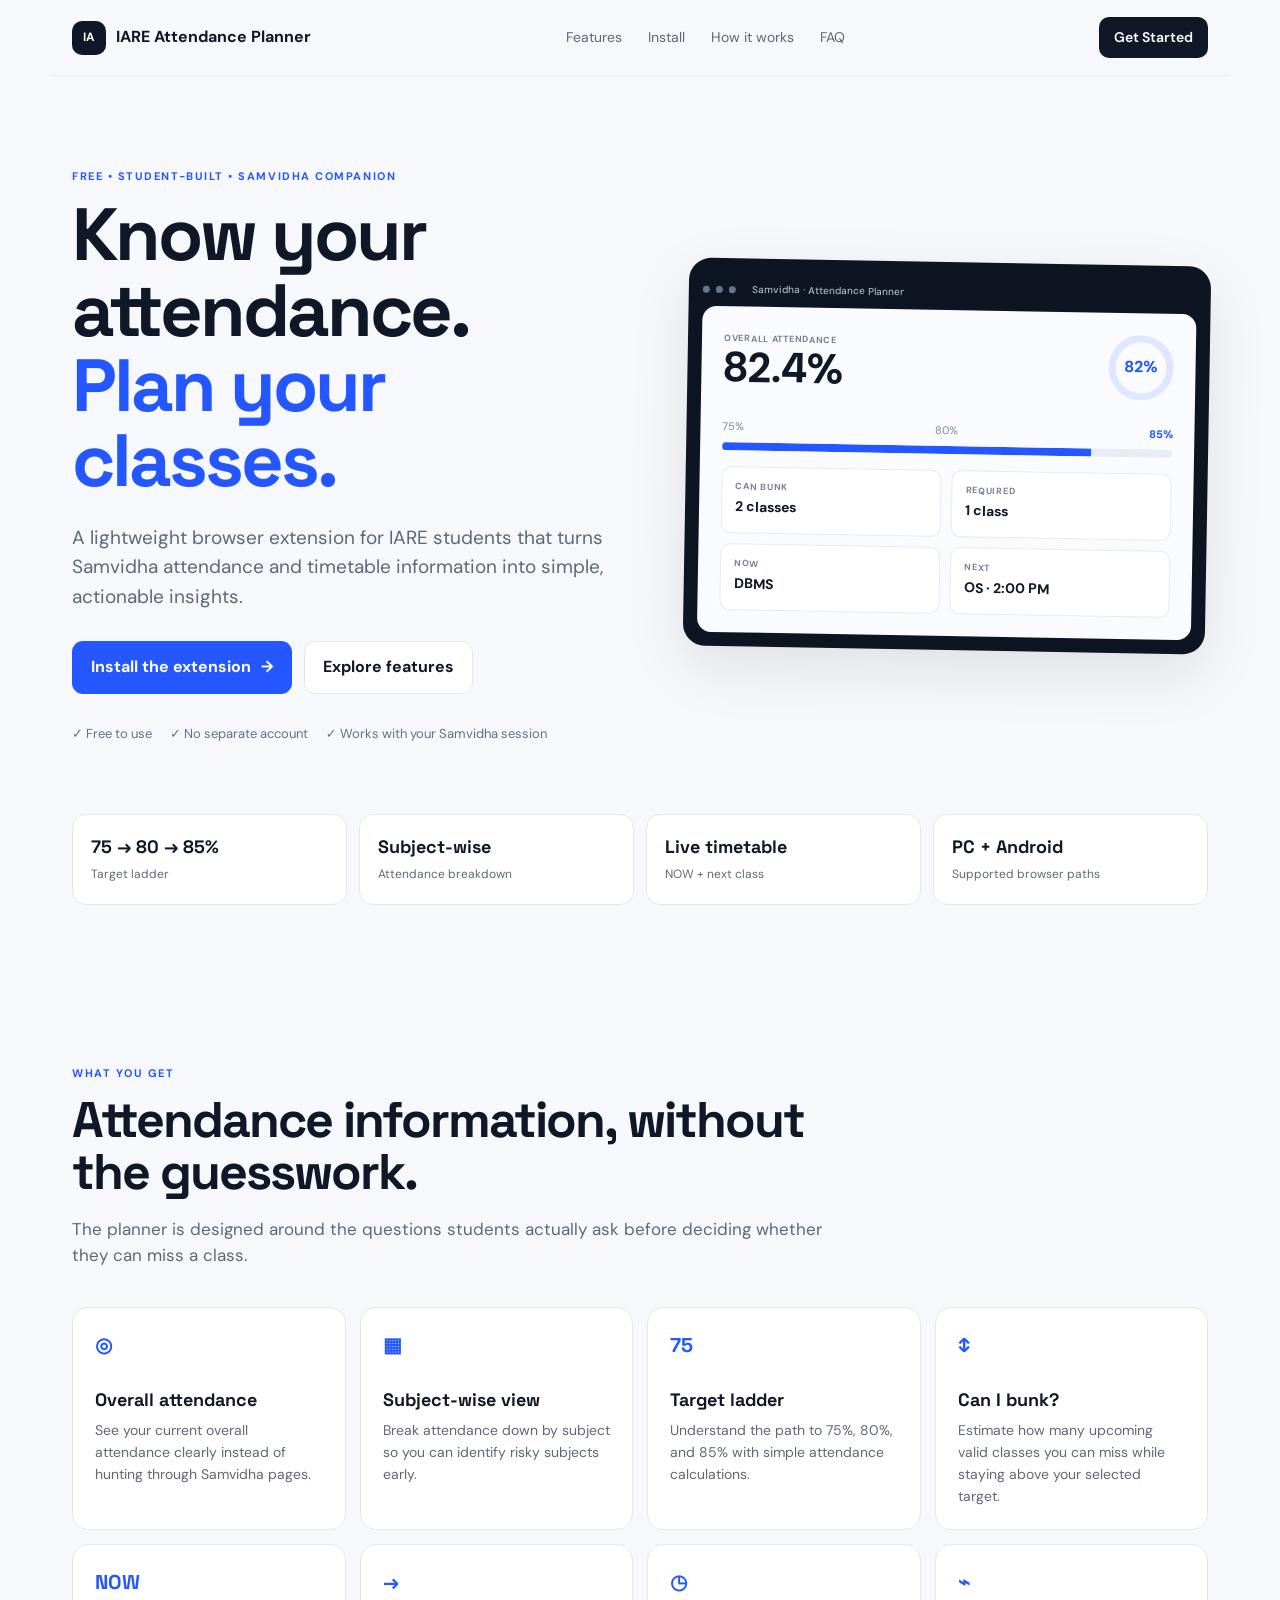
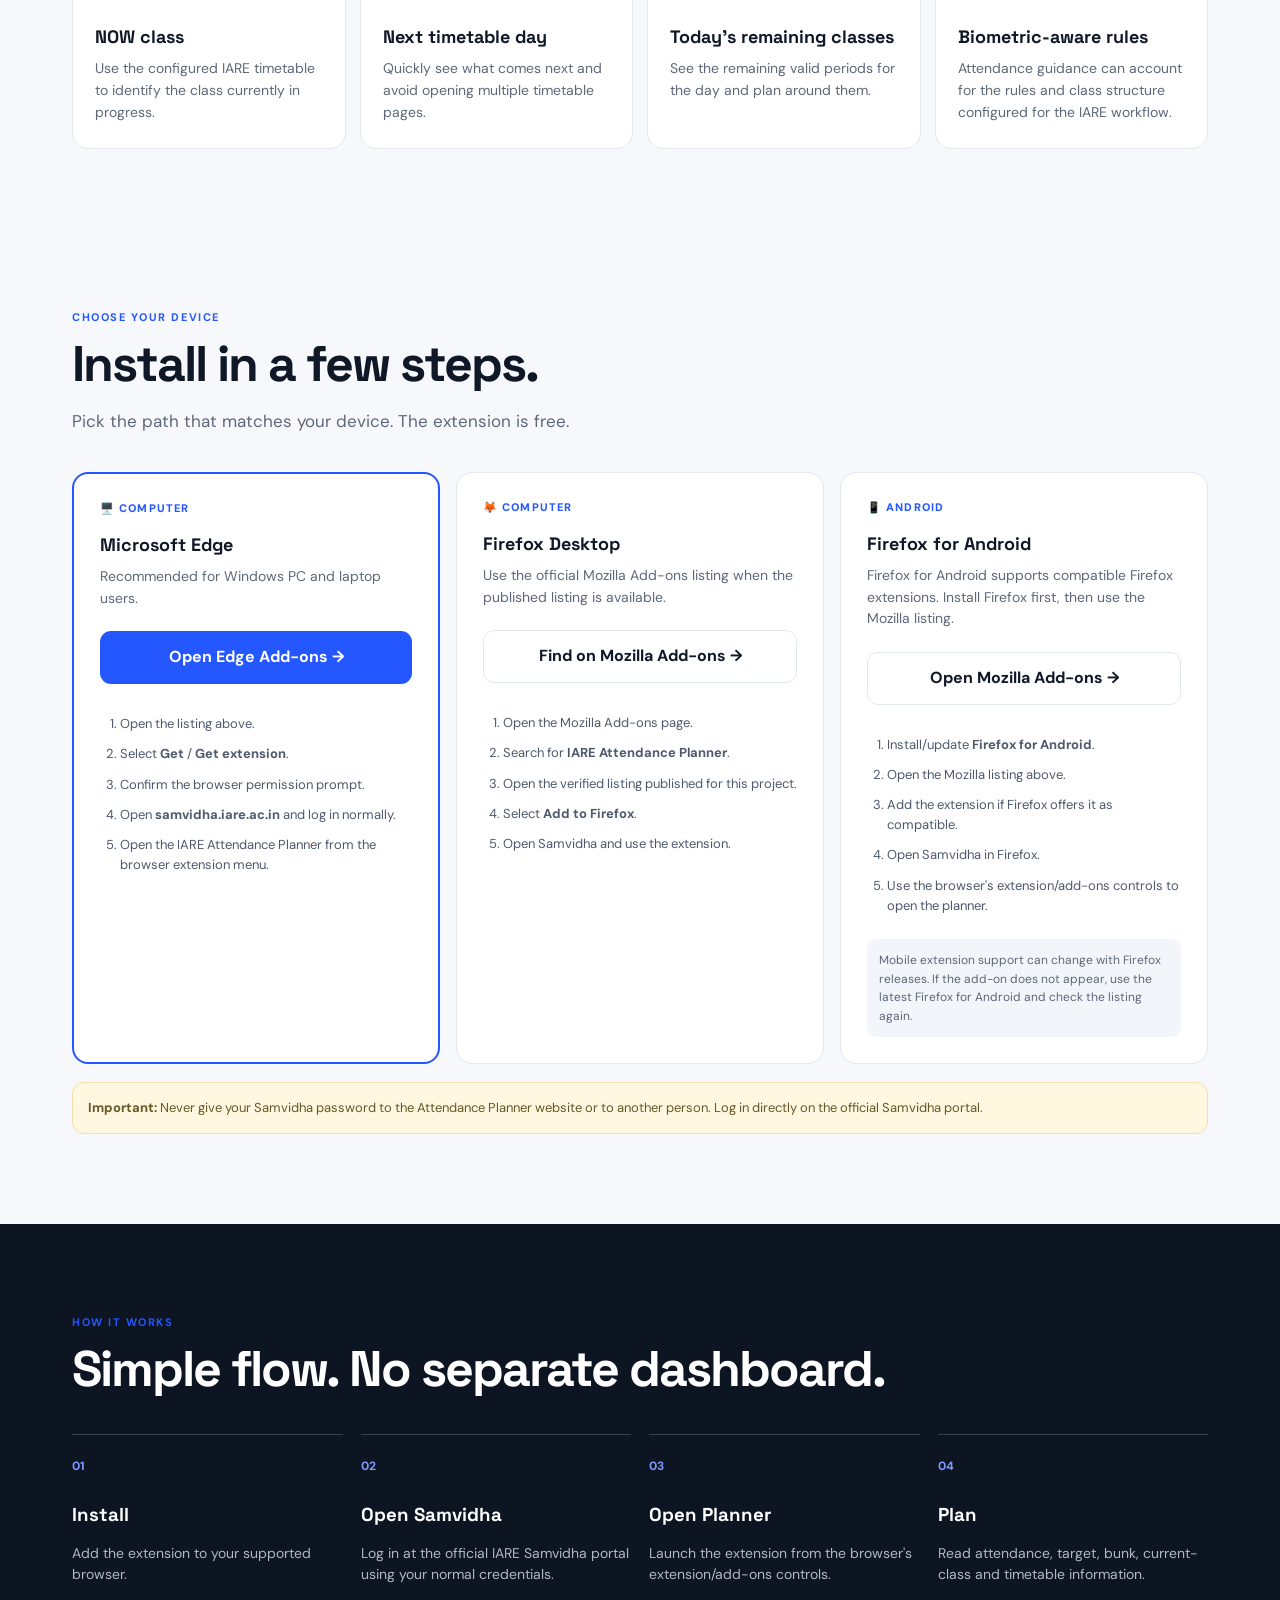
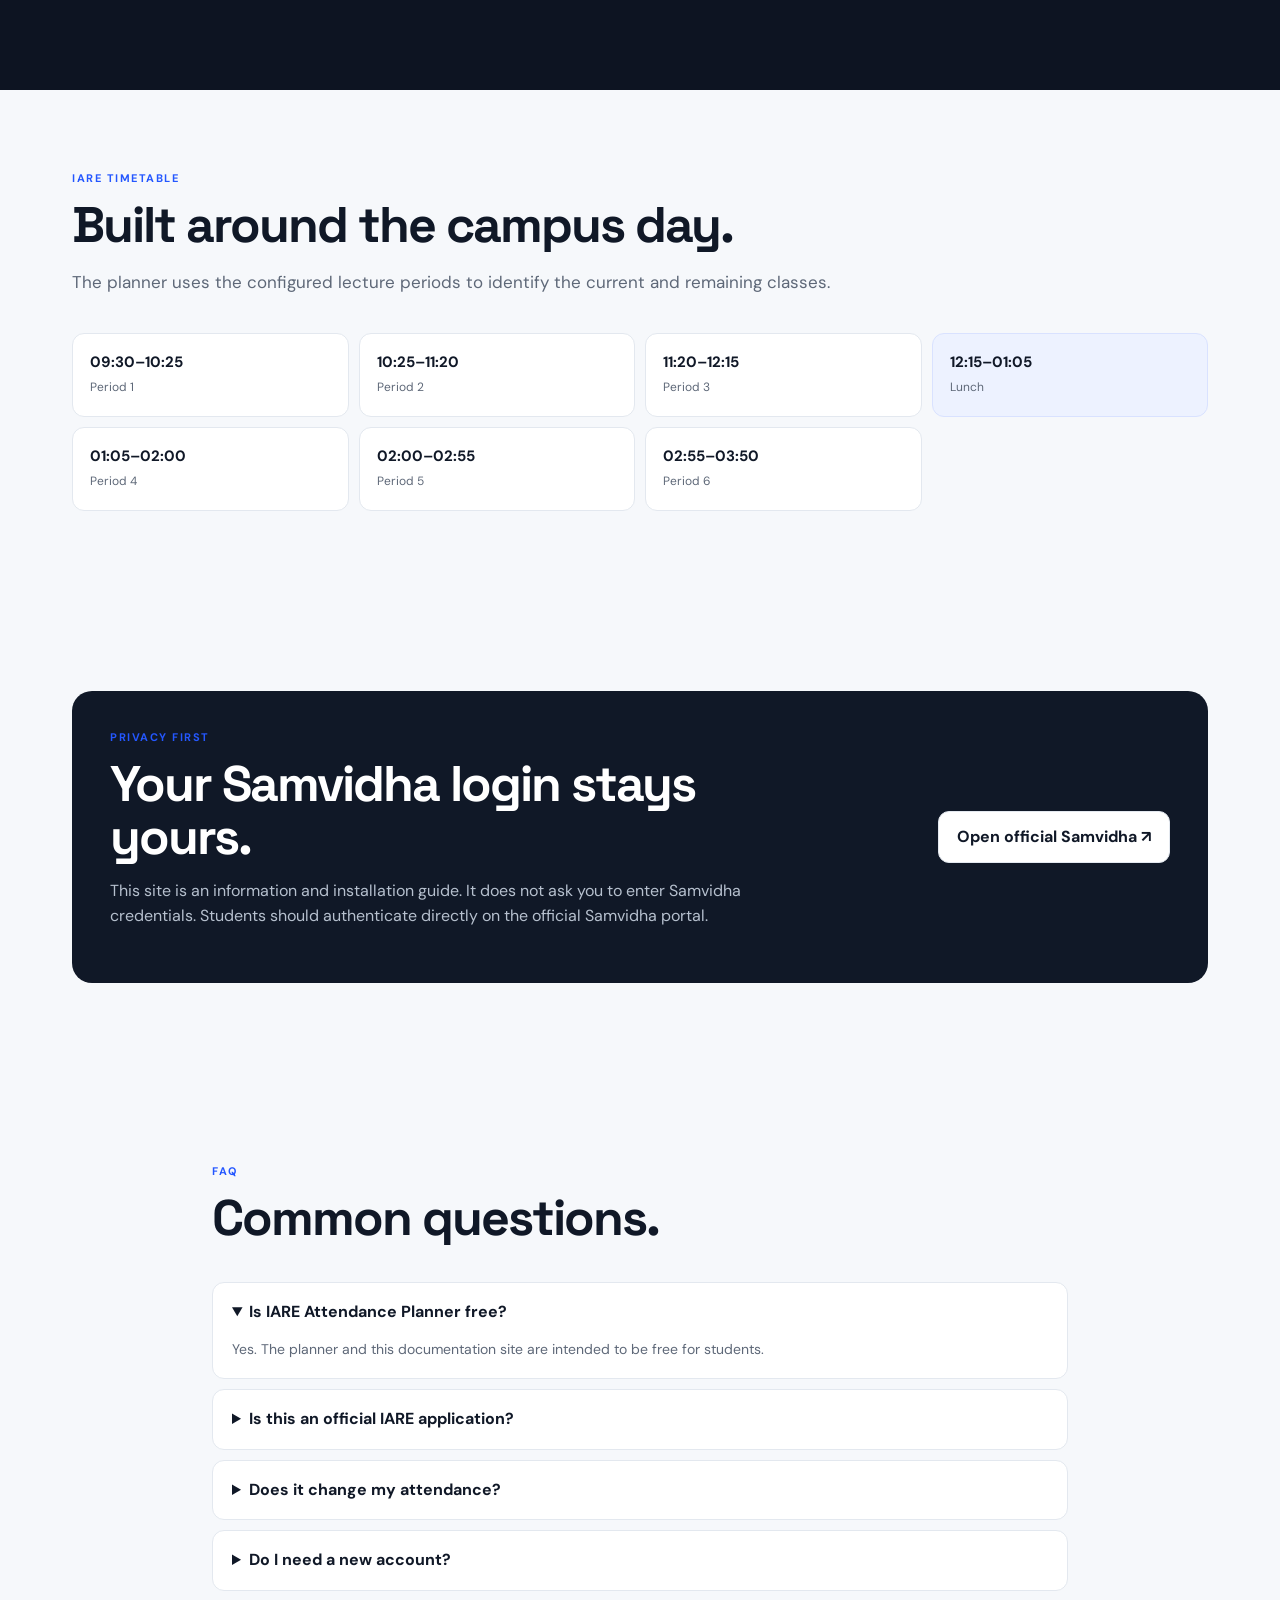
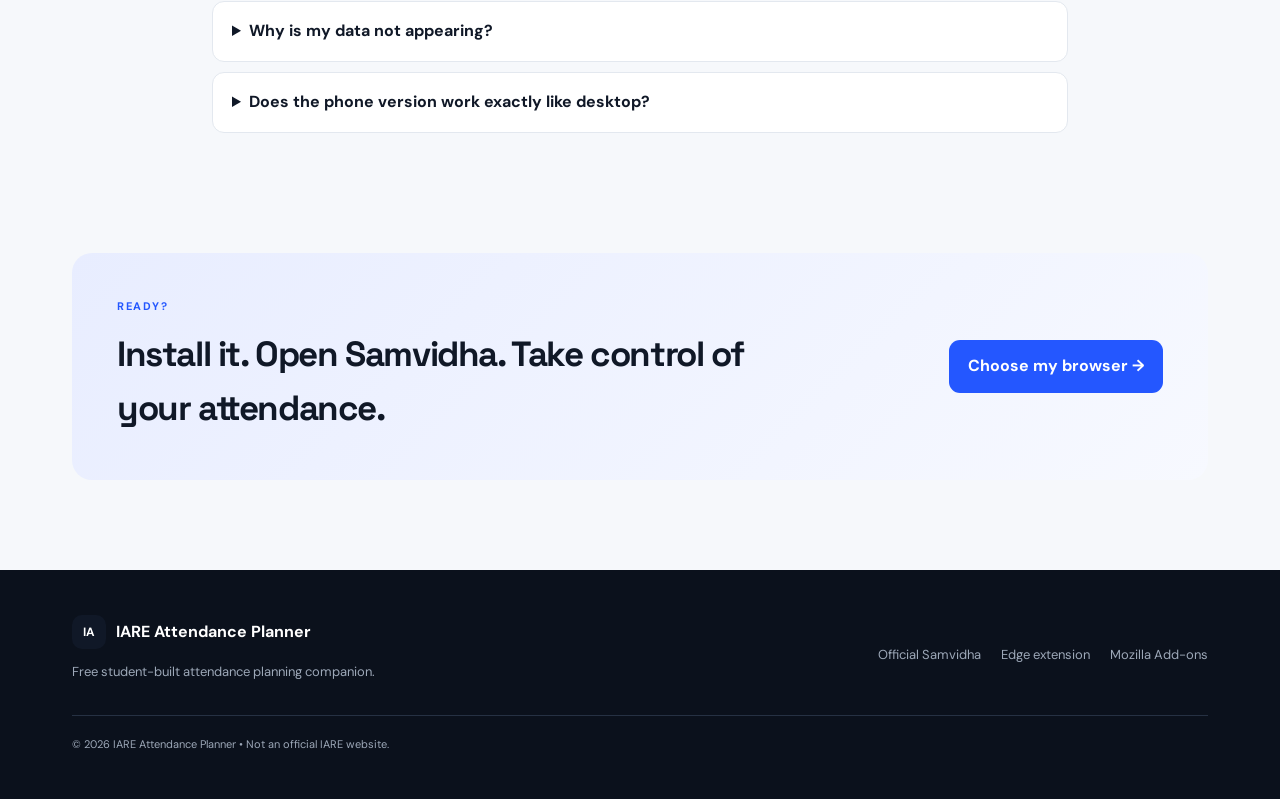
==== index.html @ d76428ac "Initial IARE Attendance Planner website" ====
<!doctype html>
<html lang="en">
<head>
<meta charset="utf-8">
<meta name="viewport" content="width=device-width,initial-scale=1">
<meta name="description" content="IARE Attendance Planner — a free browser extension that helps IARE students understand attendance, targets, classes they can bunk, and timetable status.">
<title>IARE Attendance Planner</title>
<link rel="icon" href="assets/favicon.svg" type="image/svg+xml">
<link rel="stylesheet" href="styles.css">
</head>
<body>
<header class="nav">
  <a class="brand" href="#top"><span class="brand-mark">IA</span><span>IARE Attendance Planner</span></a>
  <nav>
    <a href="#features">Features</a><a href="#install">Install</a><a href="#how">How it works</a><a href="#faq">FAQ</a>
  </nav>
  <a class="nav-cta" href="#install">Get Started</a>
</header>

<main id="top">
<section class="hero">
  <div class="hero-copy">
    <div class="eyebrow">FREE • STUDENT-BUILT • SAMVIDHA COMPANION</div>
    <h1>Know your attendance.<br><span>Plan your classes.</span></h1>
    <p class="lead">A lightweight browser extension for IARE students that turns Samvidha attendance and timetable information into simple, actionable insights.</p>
    <div class="hero-actions">
      <a class="button primary" href="#install">Install the extension <span>→</span></a>
      <a class="button secondary" href="#features">Explore features</a>
    </div>
    <div class="trust-row"><span>✓ Free to use</span><span>✓ No separate account</span><span>✓ Works with your Samvidha session</span></div>
  </div>
  <div class="hero-card">
    <div class="browser-bar"><span></span><span></span><span></span><b>Samvidha · Attendance Planner</b></div>
    <div class="mock-panel">
      <div class="mock-top"><div><small>OVERALL ATTENDANCE</small><strong>82.4%</strong></div><div class="ring">82%</div></div>
      <div class="target"><span>75%</span><span>80%</span><span class="active">85%</span></div>
      <div class="progress"><i></i></div>
      <div class="mock-grid">
        <div><small>CAN BUNK</small><b>2 classes</b></div>
        <div><small>REQUIRED</small><b>1 class</b></div>
        <div><small>NOW</small><b>DBMS</b></div>
        <div><small>NEXT</small><b>OS · 2:00 PM</b></div>
      </div>
    </div>
  </div>
</section>

<section class="stats">
  <div><strong>75 → 80 → 85%</strong><span>Target ladder</span></div>
  <div><strong>Subject-wise</strong><span>Attendance breakdown</span></div>
  <div><strong>Live timetable</strong><span>NOW + next class</span></div>
  <div><strong>PC + Android</strong><span>Supported browser paths</span></div>
</section>

<section id="features" class="section">
  <div class="section-head"><div class="eyebrow">WHAT YOU GET</div><h2>Attendance information, without the guesswork.</h2><p>The planner is designed around the questions students actually ask before deciding whether they can miss a class.</p></div>
  <div class="feature-grid">
    <article><div class="icon">◎</div><h3>Overall attendance</h3><p>See your current overall attendance clearly instead of hunting through Samvidha pages.</p></article>
    <article><div class="icon">▦</div><h3>Subject-wise view</h3><p>Break attendance down by subject so you can identify risky subjects early.</p></article>
    <article><div class="icon">75</div><h3>Target ladder</h3><p>Understand the path to 75%, 80%, and 85% with simple attendance calculations.</p></article>
    <article><div class="icon">↕</div><h3>Can I bunk?</h3><p>Estimate how many upcoming valid classes you can miss while staying above your selected target.</p></article>
    <article><div class="icon">NOW</div><h3>NOW class</h3><p>Use the configured IARE timetable to identify the class currently in progress.</p></article>
    <article><div class="icon">→</div><h3>Next timetable day</h3><p>Quickly see what comes next and avoid opening multiple timetable pages.</p></article>
    <article><div class="icon">◷</div><h3>Today's remaining classes</h3><p>See the remaining valid periods for the day and plan around them.</p></article>
    <article><div class="icon">⌁</div><h3>Biometric-aware rules</h3><p>Attendance guidance can account for the rules and class structure configured for the IARE workflow.</p></article>
  </div>
</section>

<section id="install" class="section install-section">
  <div class="section-head"><div class="eyebrow">CHOOSE YOUR DEVICE</div><h2>Install in a few steps.</h2><p>Pick the path that matches your device. The extension is free.</p></div>
  <div class="install-grid">
    <article class="install-card featured">
      <div class="platform">🖥️ COMPUTER</div><h3>Microsoft Edge</h3><p>Recommended for Windows PC and laptop users.</p>
      <a class="button primary full" href="https://microsoftedge.microsoft.com/addons/detail/okibjmapijbcdlapgineeeleeklnceoh" target="_blank" rel="noopener">Open Edge Add-ons →</a>
      <ol><li>Open the listing above.</li><li>Select <b>Get</b> / <b>Get extension</b>.</li><li>Confirm the browser permission prompt.</li><li>Open <b>samvidha.iare.ac.in</b> and log in normally.</li><li>Open the IARE Attendance Planner from the browser extension menu.</li></ol>
    </article>
    <article class="install-card">
      <div class="platform">🦊 COMPUTER</div><h3>Firefox Desktop</h3><p>Use the official Mozilla Add-ons listing when the published listing is available.</p>
      <a class="button secondary full" href="https://addons.mozilla.org/en-US/firefox/search/?q=IARE%20Attendance%20Planner" target="_blank" rel="noopener">Find on Mozilla Add-ons →</a>
      <ol><li>Open the Mozilla Add-ons page.</li><li>Search for <b>IARE Attendance Planner</b>.</li><li>Open the verified listing published for this project.</li><li>Select <b>Add to Firefox</b>.</li><li>Open Samvidha and use the extension.</li></ol>
    </article>
    <article class="install-card">
      <div class="platform">📱 ANDROID</div><h3>Firefox for Android</h3><p>Firefox for Android supports compatible Firefox extensions. Install Firefox first, then use the Mozilla listing.</p>
      <a class="button secondary full" href="https://addons.mozilla.org/en-US/firefox/search/?q=IARE%20Attendance%20Planner" target="_blank" rel="noopener">Open Mozilla Add-ons →</a>
      <ol><li>Install/update <b>Firefox for Android</b>.</li><li>Open the Mozilla listing above.</li><li>Add the extension if Firefox offers it as compatible.</li><li>Open Samvidha in Firefox.</li><li>Use the browser's extension/add-ons controls to open the planner.</li></ol>
      <div class="note">Mobile extension support can change with Firefox releases. If the add-on does not appear, use the latest Firefox for Android and check the listing again.</div>
    </article>
  </div>
  <div class="warning"><b>Important:</b> Never give your Samvidha password to the Attendance Planner website or to another person. Log in directly on the official Samvidha portal.</div>
</section>

<section id="how" class="section dark-section">
  <div class="section-head"><div class="eyebrow">HOW IT WORKS</div><h2>Simple flow. No separate dashboard.</h2></div>
  <div class="steps">
    <div><b>01</b><h3>Install</h3><p>Add the extension to your supported browser.</p></div>
    <div><b>02</b><h3>Open Samvidha</h3><p>Log in at the official IARE Samvidha portal using your normal credentials.</p></div>
    <div><b>03</b><h3>Open Planner</h3><p>Launch the extension from the browser's extension/add-ons controls.</p></div>
    <div><b>04</b><h3>Plan</h3><p>Read attendance, target, bunk, current-class and timetable information.</p></div>
  </div>
</section>

<section class="section timetable">
  <div class="section-head"><div class="eyebrow">IARE TIMETABLE</div><h2>Built around the campus day.</h2><p>The planner uses the configured lecture periods to identify the current and remaining classes.</p></div>
  <div class="time-grid">
    <div><b>09:30–10:25</b><span>Period 1</span></div><div><b>10:25–11:20</b><span>Period 2</span></div><div><b>11:20–12:15</b><span>Period 3</span></div>
    <div class="lunch"><b>12:15–01:05</b><span>Lunch</span></div><div><b>01:05–02:00</b><span>Period 4</span></div><div><b>02:00–02:55</b><span>Period 5</span></div><div><b>02:55–03:50</b><span>Period 6</span></div>
  </div>
</section>

<section class="section privacy">
  <div class="privacy-box">
    <div><div class="eyebrow">PRIVACY FIRST</div><h2>Your Samvidha login stays yours.</h2><p>This site is an information and installation guide. It does not ask you to enter Samvidha credentials. Students should authenticate directly on the official Samvidha portal.</p></div>
    <a class="button secondary" href="https://samvidha.iare.ac.in/" target="_blank" rel="noopener">Open official Samvidha ↗</a>
  </div>
</section>

<section id="faq" class="section faq">
  <div class="section-head"><div class="eyebrow">FAQ</div><h2>Common questions.</h2></div>
  <details open><summary>Is IARE Attendance Planner free?</summary><p>Yes. The planner and this documentation site are intended to be free for students.</p></details>
  <details><summary>Is this an official IARE application?</summary><p>No. It is a student-built browser extension and is not presented as an official IARE product. Samvidha itself is the IARE campus management portal.</p></details>
  <details><summary>Does it change my attendance?</summary><p>No. The planner is for viewing and calculating attendance-related information. It does not provide a mechanism to edit or fabricate official attendance.</p></details>
  <details><summary>Do I need a new account?</summary><p>No separate Attendance Planner account is intended. Use your normal Samvidha session.</p></details>
  <details><summary>Why is my data not appearing?</summary><p>First confirm that you are logged into Samvidha, that you are using a supported browser, and that the extension is enabled. Refresh the Samvidha page after installation.</p></details>
  <details><summary>Does the phone version work exactly like desktop?</summary><p>The mobile experience depends on Firefox for Android's current extension support and the extension's mobile UI. Keep Firefox updated and use the mobile-specific instructions above.</p></details>
</section>

<section class="final-cta">
  <div><div class="eyebrow">READY?</div><h2>Install it. Open Samvidha. Take control of your attendance.</h2></div>
  <a class="button primary" href="#install">Choose my browser →</a>
</section>
</main>

<footer>
  <div><div class="brand"><span class="brand-mark">IA</span><span>IARE Attendance Planner</span></div><p>Free student-built attendance planning companion.</p></div>
  <div class="footer-links"><a href="https://samvidha.iare.ac.in/" target="_blank">Official Samvidha</a><a href="https://microsoftedge.microsoft.com/addons/detail/okibjmapijbcdlapgineeeleeklnceoh" target="_blank">Edge extension</a><a href="https://addons.mozilla.org/en-US/firefox/search/?q=IARE%20Attendance%20Planner" target="_blank">Mozilla Add-ons</a></div>
  <small>© 2026 IARE Attendance Planner • Not an official IARE website.</small>
</footer>
<script src="script.js"></script>
</body>
</html>
---- styles.css ----
@import url('https://fonts.googleapis.com/css2?family=DM+Sans:wght@400;500;600;700&family=Space+Grotesk:wght@500;600;700&display=swap');
:root{--bg:#f6f8fb;--ink:#101827;--muted:#5e6878;--line:#e3e8ef;--card:#fff;--blue:#2457ff;--blue2:#5b7cff;--dark:#0d1422;--green:#1c9b67;--shadow:0 20px 60px rgba(16,24,39,.10)}
*{box-sizing:border-box}html{scroll-behavior:smooth}body{margin:0;background:var(--bg);color:var(--ink);font-family:"DM Sans",system-ui,sans-serif;line-height:1.55}a{color:inherit;text-decoration:none}.nav{height:76px;display:flex;align-items:center;justify-content:space-between;max-width:1180px;margin:auto;padding:0 22px;position:sticky;top:0;background:rgba(246,248,251,.88);backdrop-filter:blur(16px);z-index:20;border-bottom:1px solid rgba(227,232,239,.65)}.brand{display:flex;gap:10px;align-items:center;font-weight:700}.brand-mark{width:34px;height:34px;display:grid;place-items:center;background:var(--ink);color:#fff;border-radius:10px;font-size:12px}.nav nav{display:flex;gap:26px;font-size:14px;color:var(--muted)}.nav nav a:hover{color:var(--ink)}.nav-cta{background:var(--ink);color:#fff;border-radius:10px;padding:10px 15px;font-weight:600;font-size:14px}.hero{max-width:1180px;margin:auto;padding:92px 22px 70px;display:grid;grid-template-columns:1.02fr .98fr;gap:70px;align-items:center}.eyebrow{font-size:11px;letter-spacing:.14em;font-weight:700;color:var(--blue);margin-bottom:12px}.hero h1,h2{font-family:"Space Grotesk",sans-serif;letter-spacing:-.04em}.hero h1{font-size:clamp(44px,6vw,74px);line-height:1.02;margin:0 0 24px}.hero h1 span{color:var(--blue)}.lead{font-size:19px;color:var(--muted);max-width:650px}.hero-actions{display:flex;gap:12px;margin:30px 0}.button{display:inline-flex;justify-content:center;align-items:center;gap:10px;padding:13px 18px;border-radius:11px;font-weight:700;border:1px solid transparent}.primary{background:var(--blue);color:#fff}.primary:hover{filter:brightness(.94)}.secondary{background:#fff;color:var(--ink);border-color:var(--line)}.privacy-box .secondary{color:var(--ink);background:#fff}.secondary:hover{border-color:#b9c4d4}.trust-row{display:flex;gap:18px;flex-wrap:wrap;color:#667184;font-size:13px}.hero-card{background:var(--dark);padding:14px;border-radius:22px;box-shadow:var(--shadow);transform:rotate(1deg)}.browser-bar{height:34px;display:flex;align-items:center;gap:6px;color:#aeb8c8;font-size:10px}.browser-bar span{width:7px;height:7px;border-radius:50%;background:#687487}.browser-bar b{margin-left:10px;font-weight:500}.mock-panel{background:#f9fbff;border-radius:14px;padding:22px}.mock-top{display:flex;justify-content:space-between;align-items:center}.mock-top small,.mock-grid small{display:block;color:#778296;font-size:9px;font-weight:700;letter-spacing:.08em}.mock-top strong{font-size:42px;line-height:1}.ring{width:65px;height:65px;border-radius:50%;display:grid;place-items:center;border:7px solid #dfe6ff;color:var(--blue);font-weight:800}.target{display:flex;justify-content:space-between;margin:25px 0 7px;font-size:11px;color:#7c8798}.target .active{color:var(--blue);font-weight:800}.progress{height:8px;background:#e8edf5;border-radius:99px;overflow:hidden}.progress i{display:block;height:100%;width:82%;background:var(--blue)}.mock-grid{display:grid;grid-template-columns:1fr 1fr;gap:10px;margin-top:16px}.mock-grid div{background:#fff;border:1px solid #e6ebf2;padding:13px;border-radius:10px}.mock-grid b{font-size:14px}.stats{max-width:1180px;margin:0 auto 70px;padding:0 22px;display:grid;grid-template-columns:repeat(4,1fr);gap:12px}.stats div{background:#fff;border:1px solid var(--line);border-radius:14px;padding:18px}.stats strong{display:block;font-family:"Space Grotesk";font-size:18px}.stats span{color:var(--muted);font-size:12px}.section{max-width:1180px;margin:auto;padding:90px 22px}.section-head{max-width:760px;margin-bottom:38px}.section h2{font-size:clamp(32px,4vw,50px);line-height:1.05;margin:0 0 14px}.section-head p{color:var(--muted);font-size:17px}.feature-grid{display:grid;grid-template-columns:repeat(4,1fr);gap:14px}.feature-grid article,.install-card{background:#fff;border:1px solid var(--line);border-radius:16px;padding:22px}.feature-grid article{min-height:205px}.icon{font-family:"Space Grotesk";font-weight:700;color:var(--blue);font-size:20px;margin-bottom:25px}.feature-grid h3,.install-card h3{margin:0 0 7px;font-family:"Space Grotesk";font-size:18px}.feature-grid p,.install-card p{color:var(--muted);font-size:14px;margin:0}.install-section{padding-top:70px}.install-grid{display:grid;grid-template-columns:repeat(3,1fr);gap:16px}.install-card{padding:26px}.install-card.featured{border:2px solid var(--blue)}.platform{font-size:11px;font-weight:800;letter-spacing:.1em;color:var(--blue);margin-bottom:14px}.full{width:100%;margin:22px 0 15px}.install-card ol{margin:10px 0 0;padding-left:20px;color:#4e596b;font-size:13px}.install-card li{padding:5px 0}.note{margin-top:18px;padding:12px;background:#f2f5fa;border-radius:10px;color:#5d6878;font-size:12px}.warning{margin-top:18px;background:#fff7df;border:1px solid #f0dfad;border-radius:12px;padding:15px;font-size:13px;color:#685727}.dark-section{max-width:none;background:var(--dark);color:#fff}.dark-section .section-head,.dark-section .steps{max-width:1136px;margin-left:auto;margin-right:auto}.dark-section .section-head p{color:#aeb8c8}.steps{display:grid;grid-template-columns:repeat(4,1fr);gap:18px}.steps div{border-top:1px solid #334054;padding-top:18px}.steps b{color:#7f9aff;font-size:12px}.steps h3{font-family:"Space Grotesk";margin:22px 0 6px}.steps p{color:#aeb8c8;font-size:14px}.timetable{padding-top:80px}.time-grid{display:grid;grid-template-columns:repeat(4,1fr);gap:10px}.time-grid div{background:#fff;border:1px solid var(--line);padding:17px;border-radius:12px}.time-grid b{display:block;font-size:15px}.time-grid span{color:var(--muted);font-size:12px}.time-grid .lunch{background:#edf2ff;border-color:#d9e2ff}.privacy-box{background:#101827;color:#fff;border-radius:20px;padding:38px;display:flex;justify-content:space-between;align-items:center;gap:30px}.privacy-box h2{max-width:650px;margin-bottom:10px}.privacy-box p{max-width:700px;color:#b6c0ce}.faq{max-width:900px}.faq details{background:#fff;border:1px solid var(--line);border-radius:12px;margin:10px 0;padding:17px 19px}.faq summary{font-weight:700;cursor:pointer}.faq p{color:var(--muted);font-size:14px;margin-bottom:0}.final-cta{max-width:1136px;margin:20px auto 90px;padding:45px;border-radius:20px;background:linear-gradient(135deg,#e8edff,#f7f9ff);display:flex;align-items:center;justify-content:space-between;gap:30px}.final-cta h2{font-size:35px;max-width:700px;margin:0}footer{background:#0b111c;color:#9da8b8;padding:45px max(22px,calc((100% - 1136px)/2));display:grid;grid-template-columns:1fr auto;gap:20px}footer .brand{color:#fff}footer p{font-size:13px}.footer-links{display:flex;gap:20px;align-items:center;font-size:13px}.footer-links a:hover{color:#fff}footer small{grid-column:1/-1;border-top:1px solid #263143;padding-top:20px;font-size:11px}@media(max-width:900px){.nav nav{display:none}.hero{grid-template-columns:1fr;padding-top:60px}.hero-card{max-width:650px}.stats,.feature-grid{grid-template-columns:repeat(2,1fr)}.install-grid{grid-template-columns:1fr}.steps{grid-template-columns:repeat(2,1fr)}.time-grid{grid-template-columns:repeat(2,1fr)}.privacy-box,.final-cta{display:block}.privacy-box .button,.final-cta .button{margin-top:20px}footer{grid-template-columns:1fr}.footer-links{flex-wrap:wrap}footer small{grid-column:auto}}@media(max-width:560px){.nav{height:64px}.nav-cta{display:none}.hero{padding:48px 18px 55px}.hero h1{font-size:45px}.lead{font-size:17px}.hero-actions{flex-direction:column}.button{width:100%}.stats,.feature-grid,.steps,.time-grid{grid-template-columns:1fr}.section{padding:65px 18px}.final-cta{margin:10px 18px 65px;padding:28px}.final-cta h2{font-size:28px}.privacy-box{padding:28px}.mock-top strong{font-size:34px}}

.text-link{display:inline-block;margin-top:18px;color:var(--blue);font-size:13px;font-weight:800}
.article{max-width:900px;margin:auto}
.article h2{font-size:34px;margin-top:45px}
.article h3{font-family:"Space Grotesk";font-size:21px;margin-top:30px}
.article p,.article li{color:#566173;font-size:16px}
.article li{margin:8px 0}
.callout{background:#eef3ff;border:1px solid #d7e1ff;border-radius:14px;padding:20px;margin:25px 0}
.callout strong{display:block;margin-bottom:6px}
.breadcrumb{font-size:13px;color:#748094;margin-bottom:30px}
.breadcrumb a{color:var(--blue)}
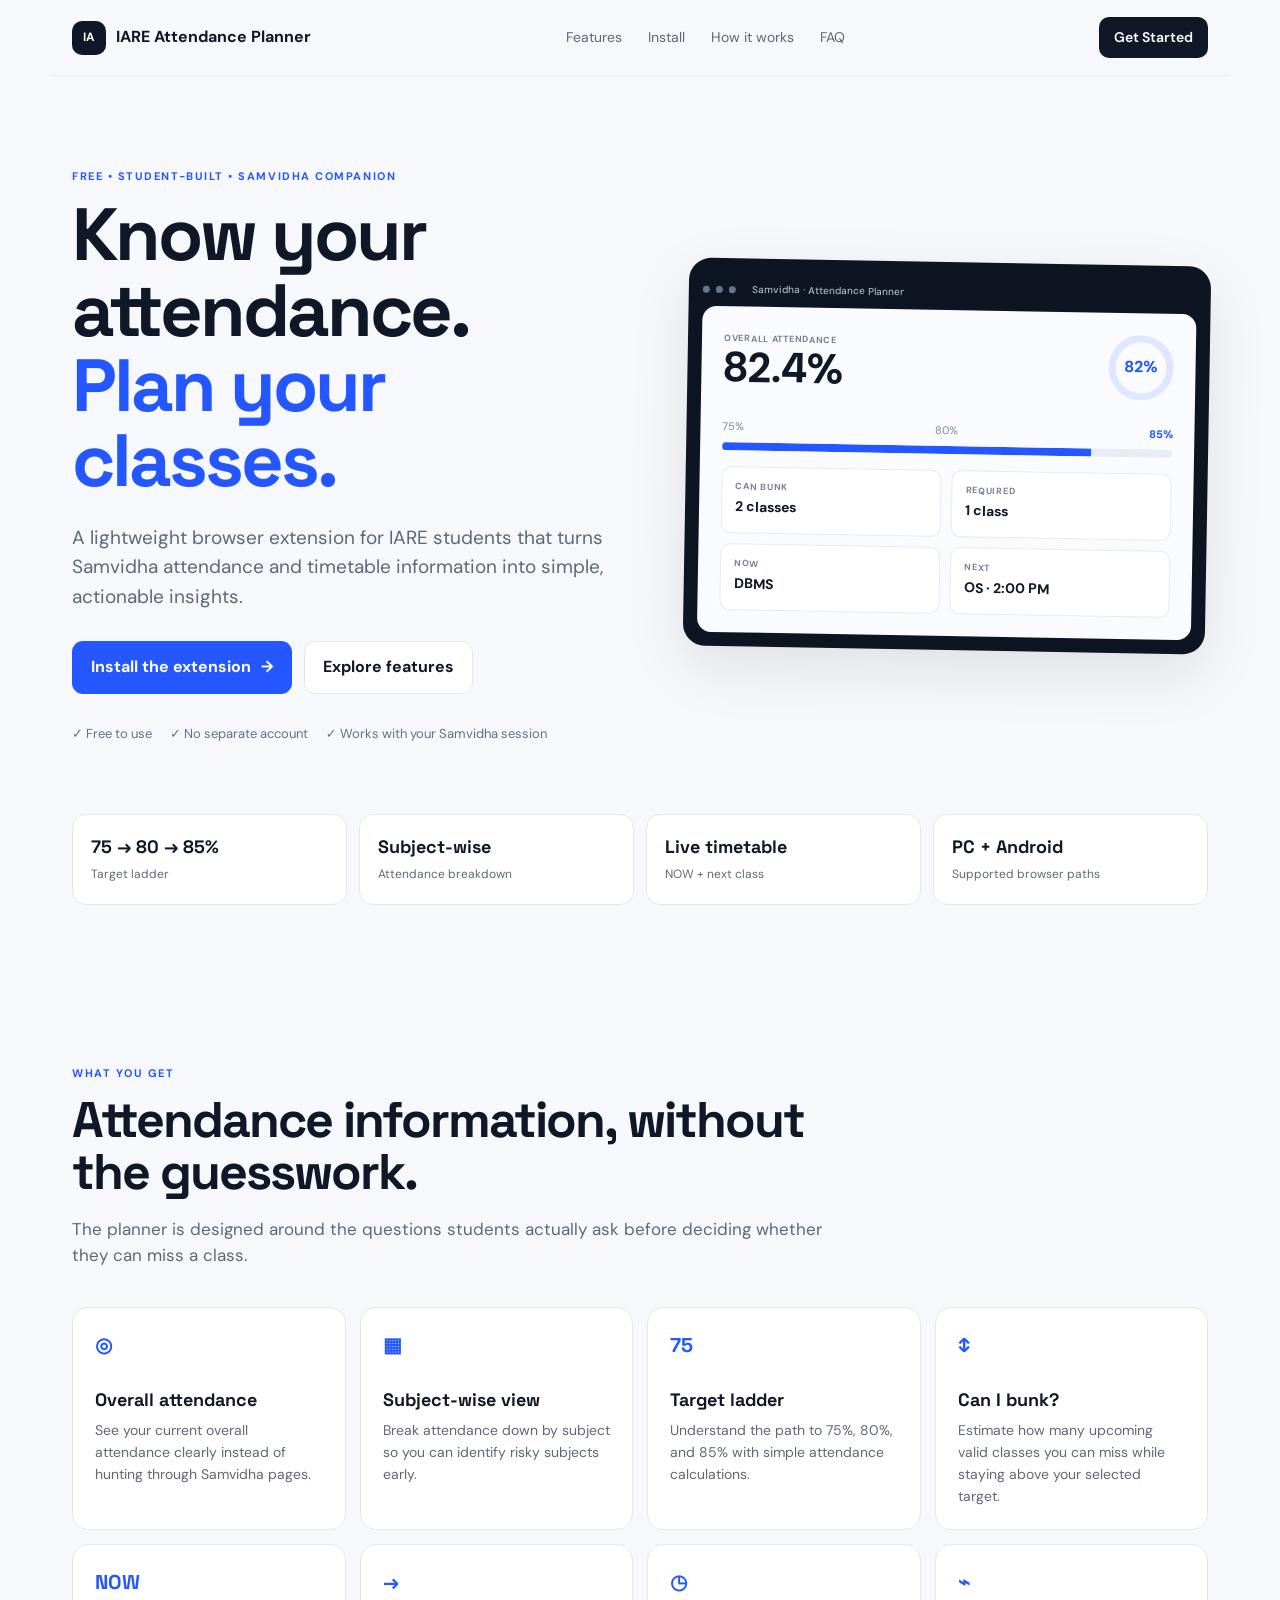
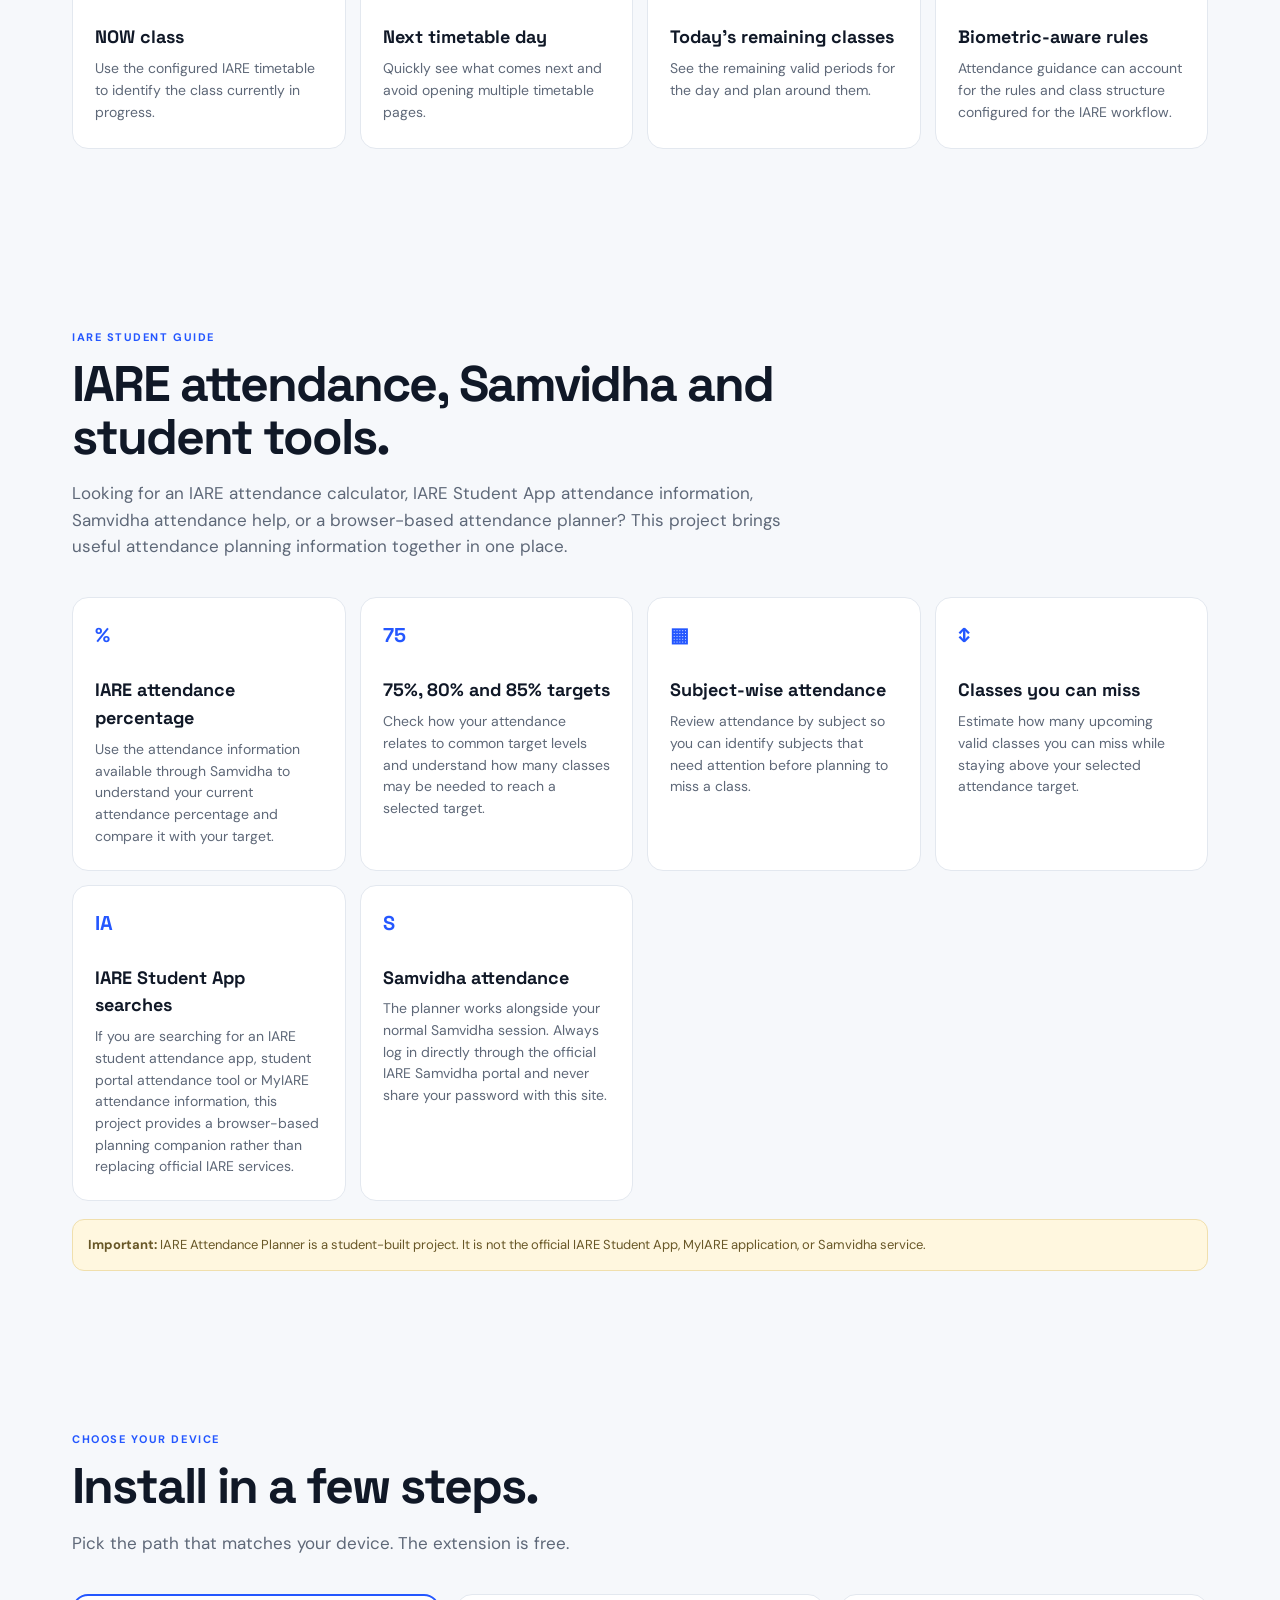
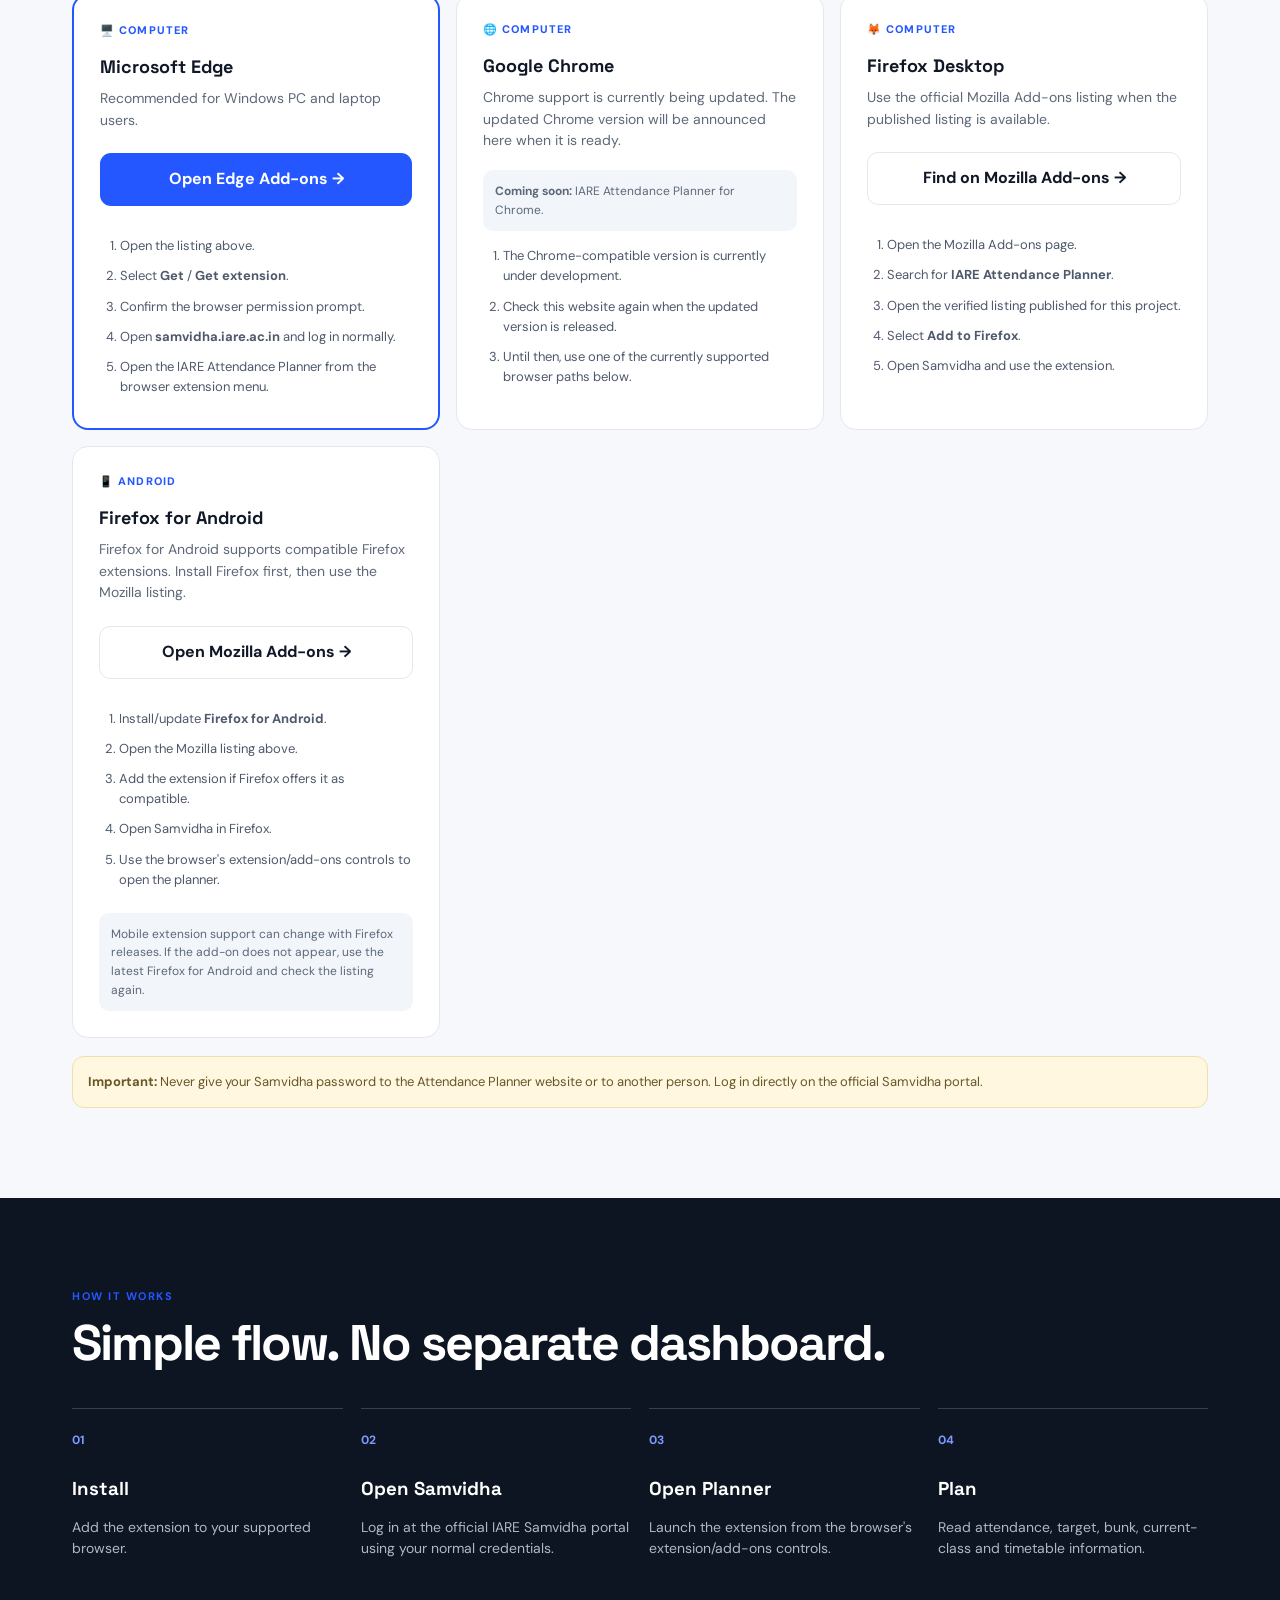
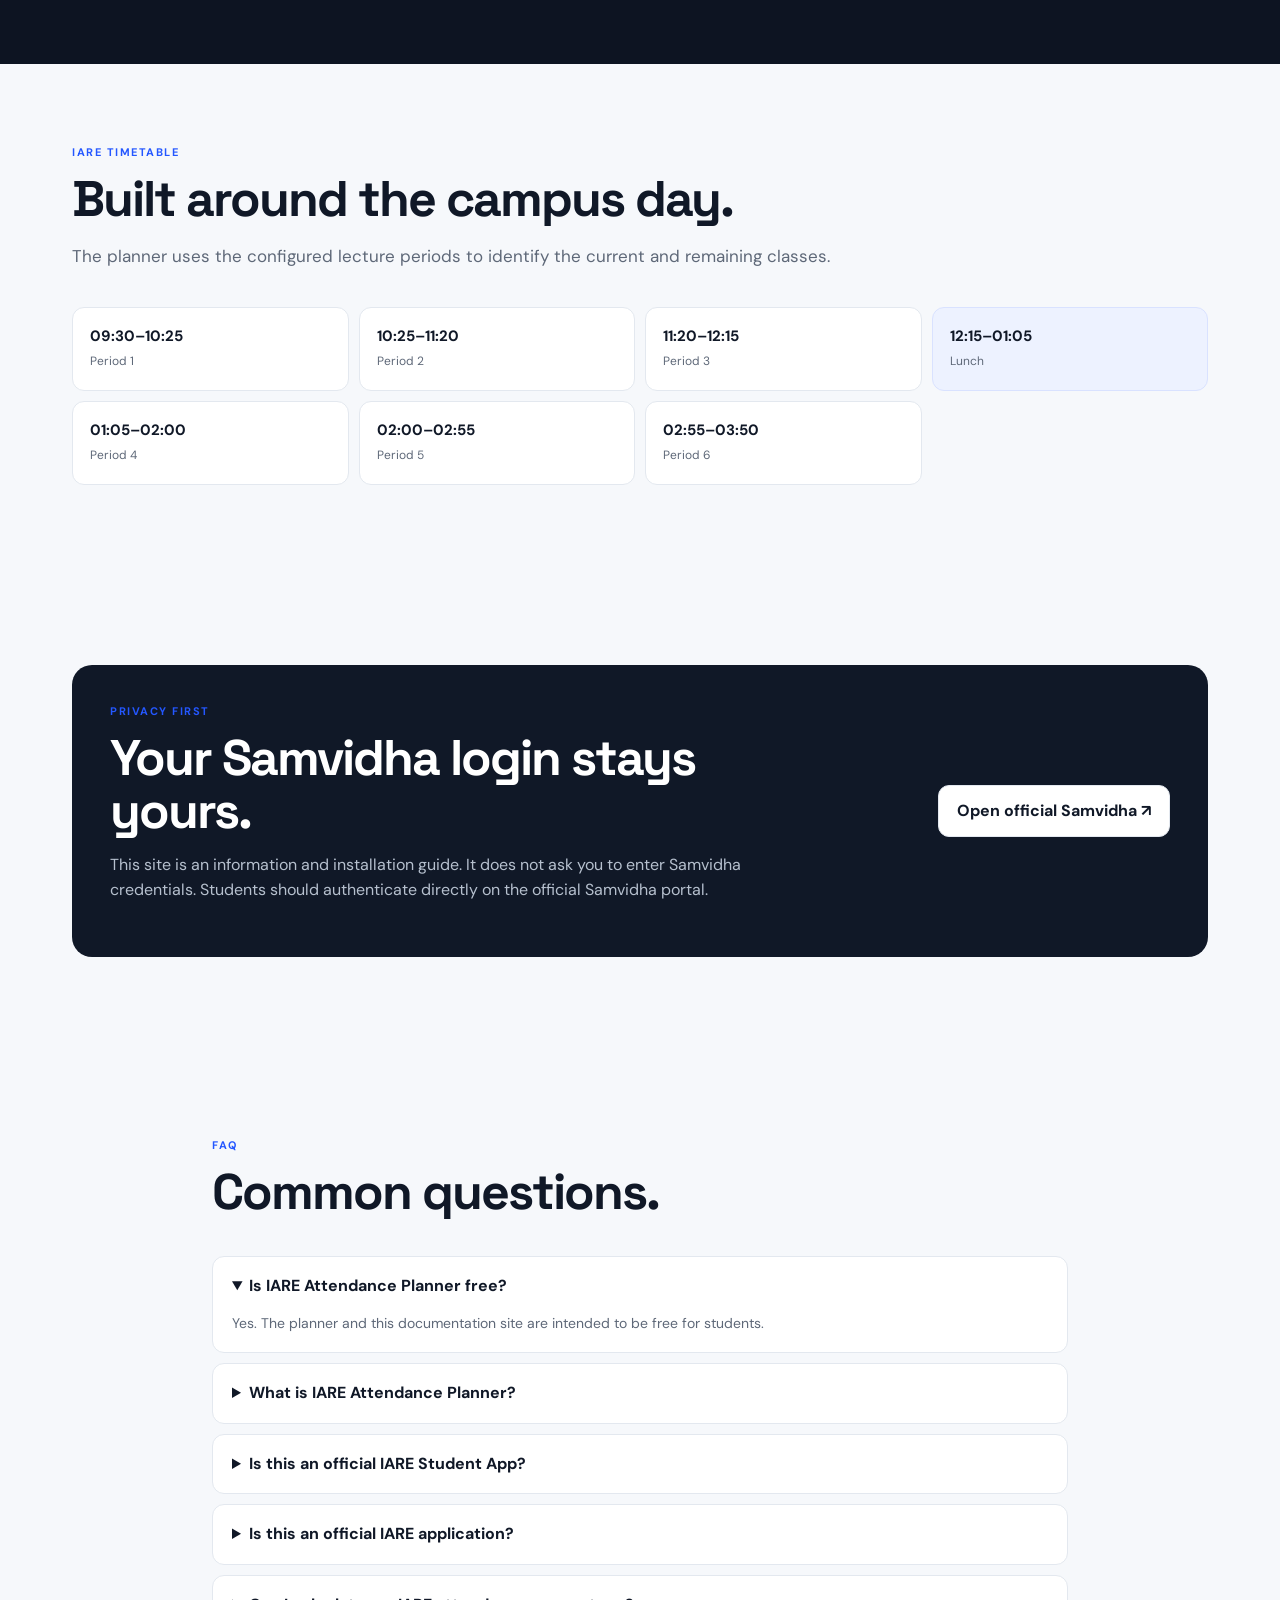
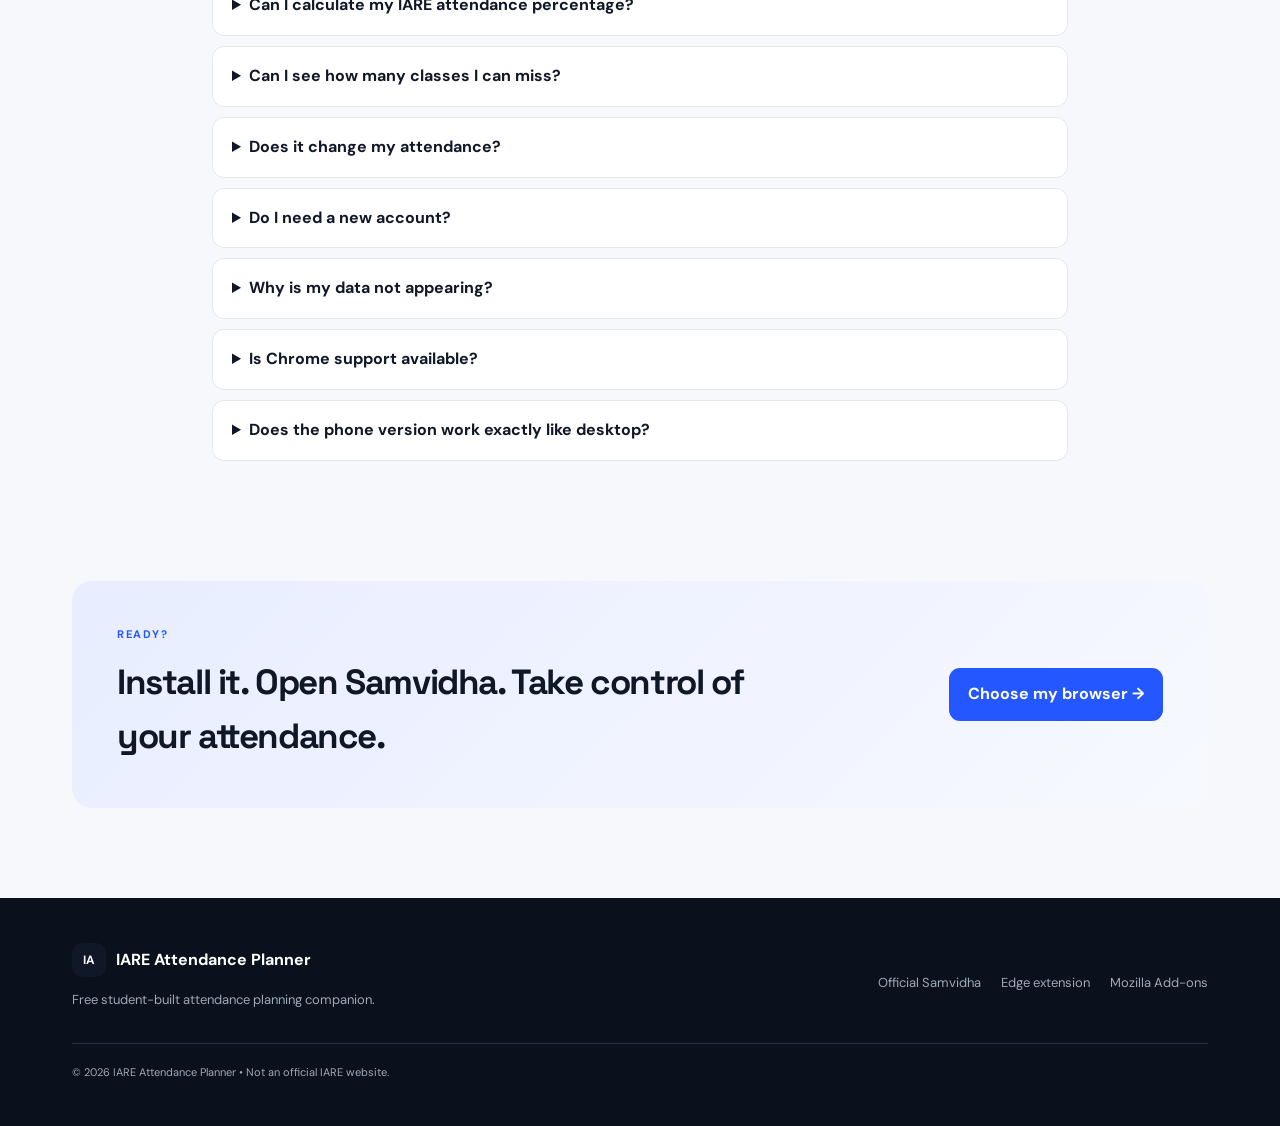
==== commit ad954296: "Expand homepage SEO content" ====
--- a/index.html
+++ b/index.html
@@ -3,138 +3,1255 @@
 <head>
 <meta charset="utf-8">
 <meta name="viewport" content="width=device-width,initial-scale=1">
-<meta name="description" content="IARE Attendance Planner — a free browser extension that helps IARE students understand attendance, targets, classes they can bunk, and timetable status.">
-<title>IARE Attendance Planner</title>
+
+<title>IARE Attendance Planner | IARE Student App & Samvidha Attendance Tool</title>
+
+<meta
+  name="description"
+  content="IARE Attendance Planner is a free student-built attendance tool for IARE students. Check Samvidha attendance, subject-wise attendance, 75%, 80% and 85% targets, classes you can miss, timetable status and more. Chrome support coming soon."
+>
+
+<meta
+  name="robots"
+  content="index, follow, max-image-preview:large, max-snippet:-1, max-video-preview:-1"
+>
+
+<link
+  rel="canonical"
+  href="https://lakshmi-narayana-goud.github.io/iare-attendance-planner-site/"
+>
+
 <link rel="icon" href="assets/favicon.svg" type="image/svg+xml">
 <link rel="stylesheet" href="styles.css">
+
+<!-- Open Graph -->
+<meta property="og:type" content="website">
+<meta property="og:site_name" content="IARE Attendance Planner">
+<meta
+  property="og:title"
+  content="IARE Attendance Planner | IARE Student Attendance Tool"
+>
+<meta
+  property="og:description"
+  content="Free student-built attendance planning companion for IARE students. Understand Samvidha attendance, subject-wise attendance, attendance targets, classes you can miss and timetable status."
+>
+<meta
+  property="og:url"
+  content="https://lakshmi-narayana-goud.github.io/iare-attendance-planner-site/"
+>
+<meta property="og:locale" content="en_IN">
+
+<!-- Twitter -->
+<meta name="twitter:card" content="summary">
+<meta
+  name="twitter:title"
+  content="IARE Attendance Planner | IARE Student Attendance Tool"
+>
+<meta
+  name="twitter:description"
+  content="A free student-built attendance planning companion for IARE students using Samvidha."
+>
+
+<!-- Software structured data -->
+<script type="application/ld+json">
+{
+  "@context": "https://schema.org",
+  "@type": "SoftwareApplication",
+  "name": "IARE Attendance Planner",
+  "alternateName": [
+    "IARE Attendance Calculator",
+    "IARE Attendance Extension",
+    "IARE Student Attendance Planner",
+    "Samvidha Attendance Planner",
+    "IARE Student App Attendance Tool"
+  ],
+  "applicationCategory": "EducationalApplication",
+  "operatingSystem": "Windows, Android",
+  "description": "A free student-built browser extension that helps IARE students understand Samvidha attendance, subject-wise attendance, attendance targets, classes they can miss and timetable status.",
+  "url": "https://lakshmi-narayana-goud.github.io/iare-attendance-planner-site/",
+  "isAccessibleForFree": true
+}
+</script>
+
+<!-- Website structured data -->
+<script type="application/ld+json">
+{
+  "@context": "https://schema.org",
+  "@type": "WebSite",
+  "name": "IARE Attendance Planner",
+  "alternateName": [
+    "IARE Attendance Calculator",
+    "IARE Student Attendance Tool",
+    "IARE Student App Attendance Tool",
+    "Samvidha Attendance Planner"
+  ],
+  "url": "https://lakshmi-narayana-goud.github.io/iare-attendance-planner-site/"
+}
+</script>
+
+<!-- FAQ structured data -->
+<script type="application/ld+json">
+{
+  "@context": "https://schema.org",
+  "@type": "FAQPage",
+  "mainEntity": [
+    {
+      "@type": "Question",
+      "name": "What is IARE Attendance Planner?",
+      "acceptedAnswer": {
+        "@type": "Answer",
+        "text": "IARE Attendance Planner is a student-built browser extension that helps IARE students understand attendance information, attendance targets, subject-wise attendance and timetable status available through their Samvidha session."
+      }
+    },
+    {
+      "@type": "Question",
+      "name": "Can I use IARE Attendance Planner with Samvidha?",
+      "acceptedAnswer": {
+        "@type": "Answer",
+        "text": "Yes. The planner is designed as a companion for students using the IARE Samvidha portal. Students should log in directly on the official Samvidha website."
+      }
+    },
+    {
+      "@type": "Question",
+      "name": "Can I calculate my IARE attendance percentage?",
+      "acceptedAnswer": {
+        "@type": "Answer",
+        "text": "The planner helps students understand their attendance percentage and target levels such as 75%, 80% and 85% using attendance information available in their Samvidha session."
+      }
+    },
+    {
+      "@type": "Question",
+      "name": "Can I see how many classes I can miss?",
+      "acceptedAnswer": {
+        "@type": "Answer",
+        "text": "The planner provides a can-bunk calculation to estimate how many upcoming valid classes can be missed while remaining above a selected attendance target."
+      }
+    },
+    {
+      "@type": "Question",
+      "name": "Is IARE Attendance Planner the official IARE Student App?",
+      "acceptedAnswer": {
+        "@type": "Answer",
+        "text": "No. IARE Attendance Planner is a student-built browser extension and is not an official IARE application, official IARE Student App, MyIARE application or official Samvidha service."
+      }
+    },
+    {
+      "@type": "Question",
+      "name": "Is Chrome support available?",
+      "acceptedAnswer": {
+        "@type": "Answer",
+        "text": "Chrome support is currently being updated. The updated Chrome version will be announced on this website when it is ready. Until then, students can use the currently available supported browser versions listed on the installation page."
+      }
+    }
+  ]
+}
+</script>
+
 </head>
+
 <body>
+
 <header class="nav">
-  <a class="brand" href="#top"><span class="brand-mark">IA</span><span>IARE Attendance Planner</span></a>
+
+  <a class="brand" href="#top">
+    <span class="brand-mark">IA</span>
+    <span>IARE Attendance Planner</span>
+  </a>
+
   <nav>
-    <a href="#features">Features</a><a href="#install">Install</a><a href="#how">How it works</a><a href="#faq">FAQ</a>
+    <a href="#features">Features</a>
+    <a href="#install">Install</a>
+    <a href="#how">How it works</a>
+    <a href="#faq">FAQ</a>
   </nav>
+
   <a class="nav-cta" href="#install">Get Started</a>
+
 </header>
 
+
 <main id="top">
+
+
+<!-- HERO -->
+
 <section class="hero">
+
   <div class="hero-copy">
-    <div class="eyebrow">FREE • STUDENT-BUILT • SAMVIDHA COMPANION</div>
-    <h1>Know your attendance.<br><span>Plan your classes.</span></h1>
-    <p class="lead">A lightweight browser extension for IARE students that turns Samvidha attendance and timetable information into simple, actionable insights.</p>
+
+    <div class="eyebrow">
+      FREE • STUDENT-BUILT • SAMVIDHA COMPANION
+    </div>
+
+    <h1>
+      Know your attendance.<br>
+      <span>Plan your classes.</span>
+    </h1>
+
+    <p class="lead">
+      A lightweight browser extension for IARE students that turns Samvidha
+      attendance and timetable information into simple, actionable insights.
+    </p>
+
     <div class="hero-actions">
-      <a class="button primary" href="#install">Install the extension <span>→</span></a>
-      <a class="button secondary" href="#features">Explore features</a>
-    </div>
-    <div class="trust-row"><span>✓ Free to use</span><span>✓ No separate account</span><span>✓ Works with your Samvidha session</span></div>
-  </div>
+
+      <a class="button primary" href="#install">
+        Install the extension <span>→</span>
+      </a>
+
+      <a class="button secondary" href="#features">
+        Explore features
+      </a>
+
+    </div>
+
+    <div class="trust-row">
+      <span>✓ Free to use</span>
+      <span>✓ No separate account</span>
+      <span>✓ Works with your Samvidha session</span>
+    </div>
+
+  </div>
+
+
   <div class="hero-card">
-    <div class="browser-bar"><span></span><span></span><span></span><b>Samvidha · Attendance Planner</b></div>
+
+    <div class="browser-bar">
+      <span></span>
+      <span></span>
+      <span></span>
+      <b>Samvidha · Attendance Planner</b>
+    </div>
+
     <div class="mock-panel">
-      <div class="mock-top"><div><small>OVERALL ATTENDANCE</small><strong>82.4%</strong></div><div class="ring">82%</div></div>
-      <div class="target"><span>75%</span><span>80%</span><span class="active">85%</span></div>
-      <div class="progress"><i></i></div>
+
+      <div class="mock-top">
+
+        <div>
+          <small>OVERALL ATTENDANCE</small>
+          <strong>82.4%</strong>
+        </div>
+
+        <div class="ring">82%</div>
+
+      </div>
+
+      <div class="target">
+        <span>75%</span>
+        <span>80%</span>
+        <span class="active">85%</span>
+      </div>
+
+      <div class="progress">
+        <i></i>
+      </div>
+
       <div class="mock-grid">
-        <div><small>CAN BUNK</small><b>2 classes</b></div>
-        <div><small>REQUIRED</small><b>1 class</b></div>
-        <div><small>NOW</small><b>DBMS</b></div>
-        <div><small>NEXT</small><b>OS · 2:00 PM</b></div>
+
+        <div>
+          <small>CAN BUNK</small>
+          <b>2 classes</b>
+        </div>
+
+        <div>
+          <small>REQUIRED</small>
+          <b>1 class</b>
+        </div>
+
+        <div>
+          <small>NOW</small>
+          <b>DBMS</b>
+        </div>
+
+        <div>
+          <small>NEXT</small>
+          <b>OS · 2:00 PM</b>
+        </div>
+
       </div>
-    </div>
-  </div>
+
+    </div>
+
+  </div>
+
 </section>
 
+
+<!-- STATS -->
+
 <section class="stats">
-  <div><strong>75 → 80 → 85%</strong><span>Target ladder</span></div>
-  <div><strong>Subject-wise</strong><span>Attendance breakdown</span></div>
-  <div><strong>Live timetable</strong><span>NOW + next class</span></div>
-  <div><strong>PC + Android</strong><span>Supported browser paths</span></div>
+
+  <div>
+    <strong>75 → 80 → 85%</strong>
+    <span>Target ladder</span>
+  </div>
+
+  <div>
+    <strong>Subject-wise</strong>
+    <span>Attendance breakdown</span>
+  </div>
+
+  <div>
+    <strong>Live timetable</strong>
+    <span>NOW + next class</span>
+  </div>
+
+  <div>
+    <strong>PC + Android</strong>
+    <span>Supported browser paths</span>
+  </div>
+
 </section>
 
+
+<!-- FEATURES -->
+
 <section id="features" class="section">
-  <div class="section-head"><div class="eyebrow">WHAT YOU GET</div><h2>Attendance information, without the guesswork.</h2><p>The planner is designed around the questions students actually ask before deciding whether they can miss a class.</p></div>
+
+  <div class="section-head">
+
+    <div class="eyebrow">
+      WHAT YOU GET
+    </div>
+
+    <h2>
+      Attendance information, without the guesswork.
+    </h2>
+
+    <p>
+      The planner is designed around the questions students actually ask
+      before deciding whether they can miss a class.
+    </p>
+
+  </div>
+
+
   <div class="feature-grid">
-    <article><div class="icon">◎</div><h3>Overall attendance</h3><p>See your current overall attendance clearly instead of hunting through Samvidha pages.</p></article>
-    <article><div class="icon">▦</div><h3>Subject-wise view</h3><p>Break attendance down by subject so you can identify risky subjects early.</p></article>
-    <article><div class="icon">75</div><h3>Target ladder</h3><p>Understand the path to 75%, 80%, and 85% with simple attendance calculations.</p></article>
-    <article><div class="icon">↕</div><h3>Can I bunk?</h3><p>Estimate how many upcoming valid classes you can miss while staying above your selected target.</p></article>
-    <article><div class="icon">NOW</div><h3>NOW class</h3><p>Use the configured IARE timetable to identify the class currently in progress.</p></article>
-    <article><div class="icon">→</div><h3>Next timetable day</h3><p>Quickly see what comes next and avoid opening multiple timetable pages.</p></article>
-    <article><div class="icon">◷</div><h3>Today's remaining classes</h3><p>See the remaining valid periods for the day and plan around them.</p></article>
-    <article><div class="icon">⌁</div><h3>Biometric-aware rules</h3><p>Attendance guidance can account for the rules and class structure configured for the IARE workflow.</p></article>
-  </div>
+
+    <article>
+      <div class="icon">◎</div>
+      <h3>Overall attendance</h3>
+      <p>
+        See your current overall attendance clearly instead of hunting through
+        Samvidha pages.
+      </p>
+    </article>
+
+
+    <article>
+      <div class="icon">▦</div>
+      <h3>Subject-wise view</h3>
+      <p>
+        Break attendance down by subject so you can identify risky subjects
+        early.
+      </p>
+    </article>
+
+
+    <article>
+      <div class="icon">75</div>
+      <h3>Target ladder</h3>
+      <p>
+        Understand the path to 75%, 80%, and 85% with simple attendance
+        calculations.
+      </p>
+    </article>
+
+
+    <article>
+      <div class="icon">↕</div>
+      <h3>Can I bunk?</h3>
+      <p>
+        Estimate how many upcoming valid classes you can miss while staying
+        above your selected target.
+      </p>
+    </article>
+
+
+    <article>
+      <div class="icon">NOW</div>
+      <h3>NOW class</h3>
+      <p>
+        Use the configured IARE timetable to identify the class currently
+        in progress.
+      </p>
+    </article>
+
+
+    <article>
+      <div class="icon">→</div>
+      <h3>Next timetable day</h3>
+      <p>
+        Quickly see what comes next and avoid opening multiple timetable pages.
+      </p>
+    </article>
+
+
+    <article>
+      <div class="icon">◷</div>
+      <h3>Today's remaining classes</h3>
+      <p>
+        See the remaining valid periods for the day and plan around them.
+      </p>
+    </article>
+
+
+    <article>
+      <div class="icon">⌁</div>
+      <h3>Biometric-aware rules</h3>
+      <p>
+        Attendance guidance can account for the rules and class structure
+        configured for the IARE workflow.
+      </p>
+    </article>
+
+  </div>
+
 </section>
 
+
+<!-- SEO / STUDENT GUIDE -->
+
+<section class="section seo-guide">
+
+  <div class="section-head">
+
+    <div class="eyebrow">
+      IARE STUDENT GUIDE
+    </div>
+
+    <h2>
+      IARE attendance, Samvidha and student tools.
+    </h2>
+
+    <p>
+      Looking for an IARE attendance calculator, IARE Student App attendance
+      information, Samvidha attendance help, or a browser-based attendance
+      planner? This project brings useful attendance planning information
+      together in one place.
+    </p>
+
+  </div>
+
+
+  <div class="feature-grid">
+
+    <article>
+
+      <div class="icon">%</div>
+
+      <h3>
+        IARE attendance percentage
+      </h3>
+
+      <p>
+        Use the attendance information available through Samvidha to understand
+        your current attendance percentage and compare it with your target.
+      </p>
+
+    </article>
+
+
+    <article>
+
+      <div class="icon">75</div>
+
+      <h3>
+        75%, 80% and 85% targets
+      </h3>
+
+      <p>
+        Check how your attendance relates to common target levels and understand
+        how many classes may be needed to reach a selected target.
+      </p>
+
+    </article>
+
+
+    <article>
+
+      <div class="icon">▦</div>
+
+      <h3>
+        Subject-wise attendance
+      </h3>
+
+      <p>
+        Review attendance by subject so you can identify subjects that need
+        attention before planning to miss a class.
+      </p>
+
+    </article>
+
+
+    <article>
+
+      <div class="icon">↕</div>
+
+      <h3>
+        Classes you can miss
+      </h3>
+
+      <p>
+        Estimate how many upcoming valid classes you can miss while staying
+        above your selected attendance target.
+      </p>
+
+    </article>
+
+
+    <article>
+
+      <div class="icon">IA</div>
+
+      <h3>
+        IARE Student App searches
+      </h3>
+
+      <p>
+        If you are searching for an IARE student attendance app, student portal
+        attendance tool or MyIARE attendance information, this project provides
+        a browser-based planning companion rather than replacing official
+        IARE services.
+      </p>
+
+    </article>
+
+
+    <article>
+
+      <div class="icon">S</div>
+
+      <h3>
+        Samvidha attendance
+      </h3>
+
+      <p>
+        The planner works alongside your normal Samvidha session. Always log in
+        directly through the official IARE Samvidha portal and never share your
+        password with this site.
+      </p>
+
+    </article>
+
+  </div>
+
+
+  <div class="warning">
+
+    <b>Important:</b>
+
+    IARE Attendance Planner is a student-built project. It is not the official
+    IARE Student App, MyIARE application, or Samvidha service.
+
+  </div>
+
+</section>
+
+
+<!-- INSTALL -->
+
 <section id="install" class="section install-section">
-  <div class="section-head"><div class="eyebrow">CHOOSE YOUR DEVICE</div><h2>Install in a few steps.</h2><p>Pick the path that matches your device. The extension is free.</p></div>
+
+  <div class="section-head">
+
+    <div class="eyebrow">
+      CHOOSE YOUR DEVICE
+    </div>
+
+    <h2>
+      Install in a few steps.
+    </h2>
+
+    <p>
+      Pick the path that matches your device. The extension is free.
+    </p>
+
+  </div>
+
+
   <div class="install-grid">
+
+
+    <!-- EDGE -->
+
     <article class="install-card featured">
-      <div class="platform">🖥️ COMPUTER</div><h3>Microsoft Edge</h3><p>Recommended for Windows PC and laptop users.</p>
-      <a class="button primary full" href="https://microsoftedge.microsoft.com/addons/detail/okibjmapijbcdlapgineeeleeklnceoh" target="_blank" rel="noopener">Open Edge Add-ons →</a>
-      <ol><li>Open the listing above.</li><li>Select <b>Get</b> / <b>Get extension</b>.</li><li>Confirm the browser permission prompt.</li><li>Open <b>samvidha.iare.ac.in</b> and log in normally.</li><li>Open the IARE Attendance Planner from the browser extension menu.</li></ol>
-    </article>
+
+      <div class="platform">
+        🖥️ COMPUTER
+      </div>
+
+      <h3>
+        Microsoft Edge
+      </h3>
+
+      <p>
+        Recommended for Windows PC and laptop users.
+      </p>
+
+      <a
+        class="button primary full"
+        href="https://microsoftedge.microsoft.com/addons/detail/okibjmapijbcdlapgineeeleeklnceoh"
+        target="_blank"
+        rel="noopener"
+      >
+        Open Edge Add-ons →
+      </a>
+
+      <ol>
+
+        <li>
+          Open the listing above.
+        </li>
+
+        <li>
+          Select <b>Get</b> / <b>Get extension</b>.
+        </li>
+
+        <li>
+          Confirm the browser permission prompt.
+        </li>
+
+        <li>
+          Open <b>samvidha.iare.ac.in</b> and log in normally.
+        </li>
+
+        <li>
+          Open the IARE Attendance Planner from the browser extension menu.
+        </li>
+
+      </ol>
+
+    </article>
+
+
+    <!-- CHROME -->
+
     <article class="install-card">
-      <div class="platform">🦊 COMPUTER</div><h3>Firefox Desktop</h3><p>Use the official Mozilla Add-ons listing when the published listing is available.</p>
-      <a class="button secondary full" href="https://addons.mozilla.org/en-US/firefox/search/?q=IARE%20Attendance%20Planner" target="_blank" rel="noopener">Find on Mozilla Add-ons →</a>
-      <ol><li>Open the Mozilla Add-ons page.</li><li>Search for <b>IARE Attendance Planner</b>.</li><li>Open the verified listing published for this project.</li><li>Select <b>Add to Firefox</b>.</li><li>Open Samvidha and use the extension.</li></ol>
-    </article>
+
+      <div class="platform">
+        🌐 COMPUTER
+      </div>
+
+      <h3>
+        Google Chrome
+      </h3>
+
+      <p>
+        Chrome support is currently being updated. The updated Chrome version
+        will be announced here when it is ready.
+      </p>
+
+      <div class="note">
+
+        <b>Coming soon:</b>
+        IARE Attendance Planner for Chrome.
+
+      </div>
+
+      <ol>
+
+        <li>
+          The Chrome-compatible version is currently under development.
+        </li>
+
+        <li>
+          Check this website again when the updated version is released.
+        </li>
+
+        <li>
+          Until then, use one of the currently supported browser paths below.
+        </li>
+
+      </ol>
+
+    </article>
+
+
+    <!-- FIREFOX DESKTOP -->
+
     <article class="install-card">
-      <div class="platform">📱 ANDROID</div><h3>Firefox for Android</h3><p>Firefox for Android supports compatible Firefox extensions. Install Firefox first, then use the Mozilla listing.</p>
-      <a class="button secondary full" href="https://addons.mozilla.org/en-US/firefox/search/?q=IARE%20Attendance%20Planner" target="_blank" rel="noopener">Open Mozilla Add-ons →</a>
-      <ol><li>Install/update <b>Firefox for Android</b>.</li><li>Open the Mozilla listing above.</li><li>Add the extension if Firefox offers it as compatible.</li><li>Open Samvidha in Firefox.</li><li>Use the browser's extension/add-ons controls to open the planner.</li></ol>
-      <div class="note">Mobile extension support can change with Firefox releases. If the add-on does not appear, use the latest Firefox for Android and check the listing again.</div>
-    </article>
-  </div>
-  <div class="warning"><b>Important:</b> Never give your Samvidha password to the Attendance Planner website or to another person. Log in directly on the official Samvidha portal.</div>
+
+      <div class="platform">
+        🦊 COMPUTER
+      </div>
+
+      <h3>
+        Firefox Desktop
+      </h3>
+
+      <p>
+        Use the official Mozilla Add-ons listing when the published listing
+        is available.
+      </p>
+
+      <a
+        class="button secondary full"
+        href="https://addons.mozilla.org/en-US/firefox/search/?q=IARE%20Attendance%20Planner"
+        target="_blank"
+        rel="noopener"
+      >
+        Find on Mozilla Add-ons →
+      </a>
+
+      <ol>
+
+        <li>
+          Open the Mozilla Add-ons page.
+        </li>
+
+        <li>
+          Search for <b>IARE Attendance Planner</b>.
+        </li>
+
+        <li>
+          Open the verified listing published for this project.
+        </li>
+
+        <li>
+          Select <b>Add to Firefox</b>.
+        </li>
+
+        <li>
+          Open Samvidha and use the extension.
+        </li>
+
+      </ol>
+
+    </article>
+
+
+    <!-- ANDROID -->
+
+    <article class="install-card">
+
+      <div class="platform">
+        📱 ANDROID
+      </div>
+
+      <h3>
+        Firefox for Android
+      </h3>
+
+      <p>
+        Firefox for Android supports compatible Firefox extensions.
+        Install Firefox first, then use the Mozilla listing.
+      </p>
+
+      <a
+        class="button secondary full"
+        href="https://addons.mozilla.org/en-US/firefox/search/?q=IARE%20Attendance%20Planner"
+        target="_blank"
+        rel="noopener"
+      >
+        Open Mozilla Add-ons →
+      </a>
+
+      <ol>
+
+        <li>
+          Install/update <b>Firefox for Android</b>.
+        </li>
+
+        <li>
+          Open the Mozilla listing above.
+        </li>
+
+        <li>
+          Add the extension if Firefox offers it as compatible.
+        </li>
+
+        <li>
+          Open Samvidha in Firefox.
+        </li>
+
+        <li>
+          Use the browser's extension/add-ons controls to open the planner.
+        </li>
+
+      </ol>
+
+      <div class="note">
+
+        Mobile extension support can change with Firefox releases.
+        If the add-on does not appear, use the latest Firefox for Android
+        and check the listing again.
+
+      </div>
+
+    </article>
+
+
+  </div>
+
+
+  <div class="warning">
+
+    <b>Important:</b>
+
+    Never give your Samvidha password to the Attendance Planner website
+    or to another person.
+
+    Log in directly on the official Samvidha portal.
+
+  </div>
+
 </section>
 
+
+<!-- HOW IT WORKS -->
+
 <section id="how" class="section dark-section">
-  <div class="section-head"><div class="eyebrow">HOW IT WORKS</div><h2>Simple flow. No separate dashboard.</h2></div>
+
+  <div class="section-head">
+
+    <div class="eyebrow">
+      HOW IT WORKS
+    </div>
+
+    <h2>
+      Simple flow. No separate dashboard.
+    </h2>
+
+  </div>
+
+
   <div class="steps">
-    <div><b>01</b><h3>Install</h3><p>Add the extension to your supported browser.</p></div>
-    <div><b>02</b><h3>Open Samvidha</h3><p>Log in at the official IARE Samvidha portal using your normal credentials.</p></div>
-    <div><b>03</b><h3>Open Planner</h3><p>Launch the extension from the browser's extension/add-ons controls.</p></div>
-    <div><b>04</b><h3>Plan</h3><p>Read attendance, target, bunk, current-class and timetable information.</p></div>
-  </div>
+
+
+    <div>
+
+      <b>01</b>
+
+      <h3>
+        Install
+      </h3>
+
+      <p>
+        Add the extension to your supported browser.
+      </p>
+
+    </div>
+
+
+    <div>
+
+      <b>02</b>
+
+      <h3>
+        Open Samvidha
+      </h3>
+
+      <p>
+        Log in at the official IARE Samvidha portal using your normal
+        credentials.
+      </p>
+
+    </div>
+
+
+    <div>
+
+      <b>03</b>
+
+      <h3>
+        Open Planner
+      </h3>
+
+      <p>
+        Launch the extension from the browser's extension/add-ons controls.
+      </p>
+
+    </div>
+
+
+    <div>
+
+      <b>04</b>
+
+      <h3>
+        Plan
+      </h3>
+
+      <p>
+        Read attendance, target, bunk, current-class and timetable information.
+      </p>
+
+    </div>
+
+
+  </div>
+
 </section>
 
+
+<!-- TIMETABLE -->
+
 <section class="section timetable">
-  <div class="section-head"><div class="eyebrow">IARE TIMETABLE</div><h2>Built around the campus day.</h2><p>The planner uses the configured lecture periods to identify the current and remaining classes.</p></div>
+
+  <div class="section-head">
+
+    <div class="eyebrow">
+      IARE TIMETABLE
+    </div>
+
+    <h2>
+      Built around the campus day.
+    </h2>
+
+    <p>
+      The planner uses the configured lecture periods to identify the current
+      and remaining classes.
+    </p>
+
+  </div>
+
+
   <div class="time-grid">
-    <div><b>09:30–10:25</b><span>Period 1</span></div><div><b>10:25–11:20</b><span>Period 2</span></div><div><b>11:20–12:15</b><span>Period 3</span></div>
-    <div class="lunch"><b>12:15–01:05</b><span>Lunch</span></div><div><b>01:05–02:00</b><span>Period 4</span></div><div><b>02:00–02:55</b><span>Period 5</span></div><div><b>02:55–03:50</b><span>Period 6</span></div>
-  </div>
+
+    <div>
+      <b>09:30–10:25</b>
+      <span>Period 1</span>
+    </div>
+
+    <div>
+      <b>10:25–11:20</b>
+      <span>Period 2</span>
+    </div>
+
+    <div>
+      <b>11:20–12:15</b>
+      <span>Period 3</span>
+    </div>
+
+    <div class="lunch">
+      <b>12:15–01:05</b>
+      <span>Lunch</span>
+    </div>
+
+    <div>
+      <b>01:05–02:00</b>
+      <span>Period 4</span>
+    </div>
+
+    <div>
+      <b>02:00–02:55</b>
+      <span>Period 5</span>
+    </div>
+
+    <div>
+      <b>02:55–03:50</b>
+      <span>Period 6</span>
+    </div>
+
+  </div>
+
 </section>
 
+
+<!-- PRIVACY -->
+
 <section class="section privacy">
+
   <div class="privacy-box">
-    <div><div class="eyebrow">PRIVACY FIRST</div><h2>Your Samvidha login stays yours.</h2><p>This site is an information and installation guide. It does not ask you to enter Samvidha credentials. Students should authenticate directly on the official Samvidha portal.</p></div>
-    <a class="button secondary" href="https://samvidha.iare.ac.in/" target="_blank" rel="noopener">Open official Samvidha ↗</a>
-  </div>
+
+    <div>
+
+      <div class="eyebrow">
+        PRIVACY FIRST
+      </div>
+
+      <h2>
+        Your Samvidha login stays yours.
+      </h2>
+
+      <p>
+        This site is an information and installation guide.
+        It does not ask you to enter Samvidha credentials.
+        Students should authenticate directly on the official Samvidha portal.
+      </p>
+
+    </div>
+
+    <a
+      class="button secondary"
+      href="https://samvidha.iare.ac.in/"
+      target="_blank"
+      rel="noopener"
+    >
+      Open official Samvidha ↗
+    </a>
+
+  </div>
+
 </section>
 
+
+<!-- FAQ -->
+
 <section id="faq" class="section faq">
-  <div class="section-head"><div class="eyebrow">FAQ</div><h2>Common questions.</h2></div>
-  <details open><summary>Is IARE Attendance Planner free?</summary><p>Yes. The planner and this documentation site are intended to be free for students.</p></details>
-  <details><summary>Is this an official IARE application?</summary><p>No. It is a student-built browser extension and is not presented as an official IARE product. Samvidha itself is the IARE campus management portal.</p></details>
-  <details><summary>Does it change my attendance?</summary><p>No. The planner is for viewing and calculating attendance-related information. It does not provide a mechanism to edit or fabricate official attendance.</p></details>
-  <details><summary>Do I need a new account?</summary><p>No separate Attendance Planner account is intended. Use your normal Samvidha session.</p></details>
-  <details><summary>Why is my data not appearing?</summary><p>First confirm that you are logged into Samvidha, that you are using a supported browser, and that the extension is enabled. Refresh the Samvidha page after installation.</p></details>
-  <details><summary>Does the phone version work exactly like desktop?</summary><p>The mobile experience depends on Firefox for Android's current extension support and the extension's mobile UI. Keep Firefox updated and use the mobile-specific instructions above.</p></details>
+
+  <div class="section-head">
+
+    <div class="eyebrow">
+      FAQ
+    </div>
+
+    <h2>
+      Common questions.
+    </h2>
+
+  </div>
+
+
+  <details open>
+
+    <summary>
+      Is IARE Attendance Planner free?
+    </summary>
+
+    <p>
+      Yes. The planner and this documentation site are intended to be free
+      for students.
+    </p>
+
+  </details>
+
+
+  <details>
+
+    <summary>
+      What is IARE Attendance Planner?
+    </summary>
+
+    <p>
+      IARE Attendance Planner is a student-built browser extension designed
+      to help IARE students understand attendance information, attendance
+      targets, subject-wise attendance and timetable status available through
+      their Samvidha session.
+    </p>
+
+  </details>
+
+
+  <details>
+
+    <summary>
+      Is this an official IARE Student App?
+    </summary>
+
+    <p>
+      No. It is a student-built browser extension and is not presented as
+      the official IARE Student App, MyIARE application, or official Samvidha
+      service. The planner is intended as a companion for students.
+    </p>
+
+  </details>
+
+
+  <details>
+
+    <summary>
+      Is this an official IARE application?
+    </summary>
+
+    <p>
+      No. It is a student-built browser extension and is not presented as
+      an official IARE product. Samvidha itself is the IARE campus management
+      portal.
+    </p>
+
+  </details>
+
+
+  <details>
+
+    <summary>
+      Can I calculate my IARE attendance percentage?
+    </summary>
+
+    <p>
+      The planner helps students understand attendance percentage and target
+      levels such as 75%, 80% and 85% using the attendance information
+      available through their Samvidha session.
+    </p>
+
+  </details>
+
+
+  <details>
+
+    <summary>
+      Can I see how many classes I can miss?
+    </summary>
+
+    <p>
+      Yes. The planner provides a can-bunk calculation that estimates how
+      many upcoming valid classes can be missed while remaining above your
+      selected attendance target.
+    </p>
+
+  </details>
+
+
+  <details>
+
+    <summary>
+      Does it change my attendance?
+    </summary>
+
+    <p>
+      No. The planner is for viewing and calculating attendance-related
+      information. It does not provide a mechanism to edit or fabricate
+      official attendance.
+    </p>
+
+  </details>
+
+
+  <details>
+
+    <summary>
+      Do I need a new account?
+    </summary>
+
+    <p>
+      No separate Attendance Planner account is intended.
+      Use your normal Samvidha session.
+    </p>
+
+  </details>
+
+
+  <details>
+
+    <summary>
+      Why is my data not appearing?
+    </summary>
+
+    <p>
+      First confirm that you are logged into Samvidha, that you are using
+      a supported browser, and that the extension is enabled.
+      Refresh the Samvidha page after installation.
+    </p>
+
+  </details>
+
+
+  <details>
+
+    <summary>
+      Is Chrome support available?
+    </summary>
+
+    <p>
+      Chrome support is currently being updated. The updated Chrome version
+      will be announced on this website when it is ready. Until then, use
+      one of the currently supported browser paths listed above.
+    </p>
+
+  </details>
+
+
+  <details>
+
+    <summary>
+      Does the phone version work exactly like desktop?
+    </summary>
+
+    <p>
+      The mobile experience depends on Firefox for Android's current extension
+      support and the extension's mobile UI. Keep Firefox updated and use the
+      mobile-specific instructions above.
+    </p>
+
+  </details>
+
+
 </section>
 
+
+<!-- FINAL CTA -->
+
 <section class="final-cta">
-  <div><div class="eyebrow">READY?</div><h2>Install it. Open Samvidha. Take control of your attendance.</h2></div>
-  <a class="button primary" href="#install">Choose my browser →</a>
+
+  <div>
+
+    <div class="eyebrow">
+      READY?
+    </div>
+
+    <h2>
+      Install it. Open Samvidha. Take control of your attendance.
+    </h2>
+
+  </div>
+
+  <a class="button primary" href="#install">
+    Choose my browser →
+  </a>
+
 </section>
+
+
 </main>
 
+
+<!-- FOOTER -->
+
 <footer>
-  <div><div class="brand"><span class="brand-mark">IA</span><span>IARE Attendance Planner</span></div><p>Free student-built attendance planning companion.</p></div>
-  <div class="footer-links"><a href="https://samvidha.iare.ac.in/" target="_blank">Official Samvidha</a><a href="https://microsoftedge.microsoft.com/addons/detail/okibjmapijbcdlapgineeeleeklnceoh" target="_blank">Edge extension</a><a href="https://addons.mozilla.org/en-US/firefox/search/?q=IARE%20Attendance%20Planner" target="_blank">Mozilla Add-ons</a></div>
-  <small>© 2026 IARE Attendance Planner • Not an official IARE website.</small>
+
+  <div>
+
+    <div class="brand">
+      <span class="brand-mark">IA</span>
+      <span>IARE Attendance Planner</span>
+    </div>
+
+    <p>
+      Free student-built attendance planning companion.
+    </p>
+
+  </div>
+
+
+  <div class="footer-links">
+
+    <a
+      href="https://samvidha.iare.ac.in/"
+      target="_blank"
+      rel="noopener"
+    >
+      Official Samvidha
+    </a>
+
+    <a
+      href="https://microsoftedge.microsoft.com/addons/detail/okibjmapijbcdlapgineeeleeklnceoh"
+      target="_blank"
+      rel="noopener"
+    >
+      Edge extension
+    </a>
+
+    <a
+      href="https://addons.mozilla.org/en-US/firefox/search/?q=IARE%20Attendance%20Planner"
+      target="_blank"
+      rel="noopener"
+    >
+      Mozilla Add-ons
+    </a>
+
+  </div>
+
+
+  <small>
+    © 2026 IARE Attendance Planner • Not an official IARE website.
+  </small>
+
 </footer>
+
+
 <script src="script.js"></script>
+
 </body>
 </html>
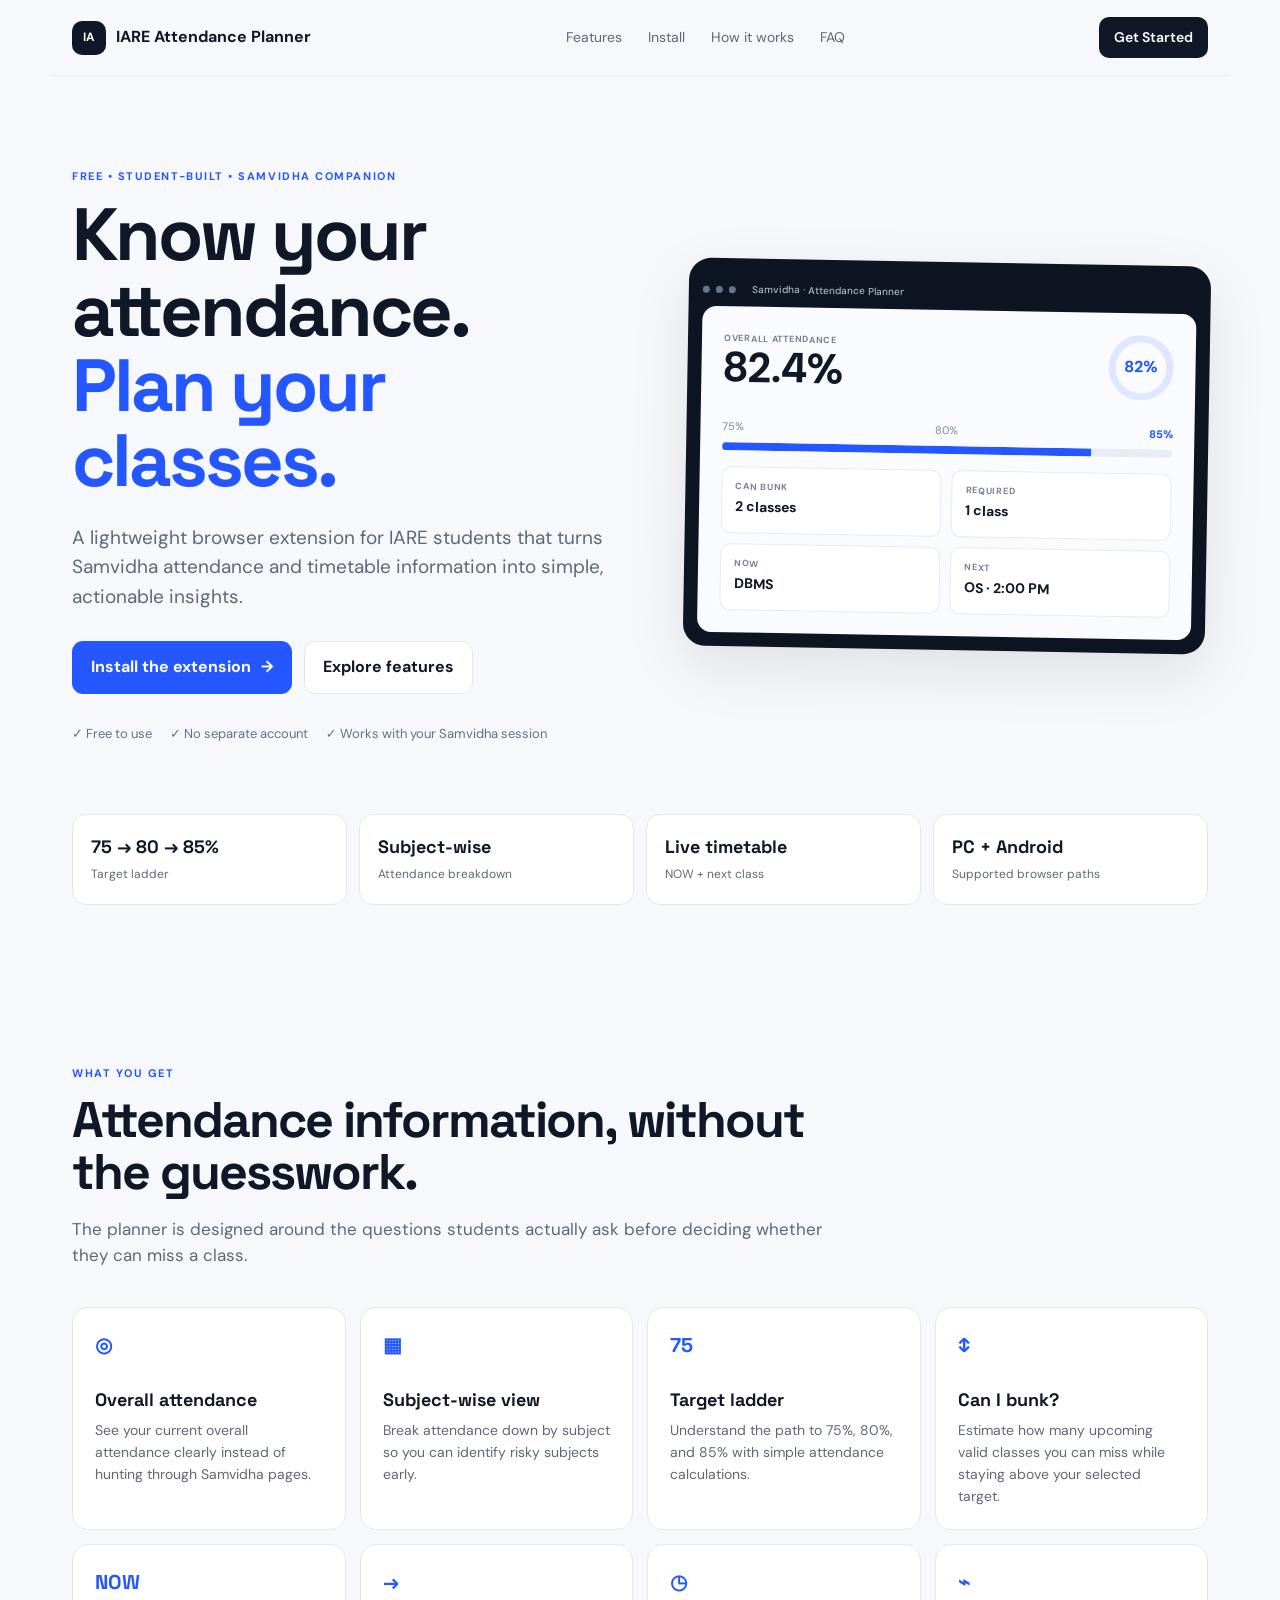
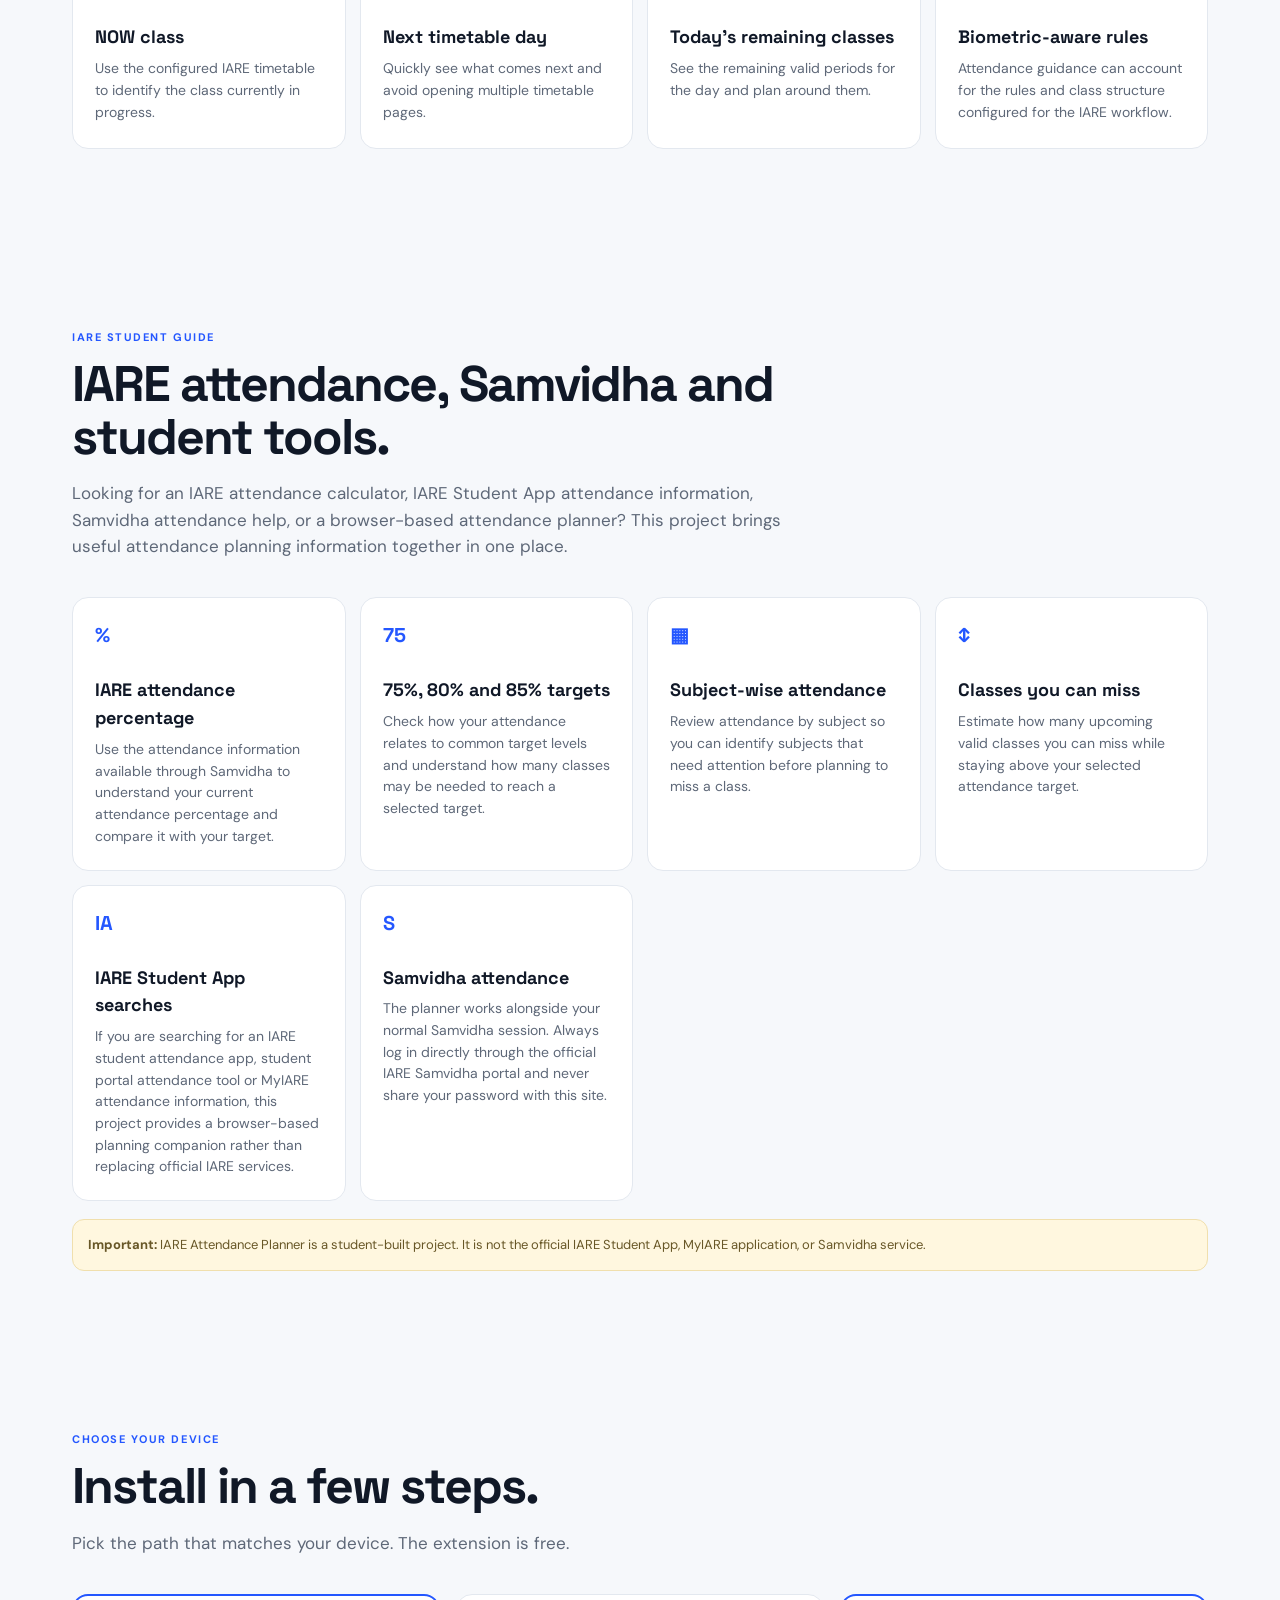
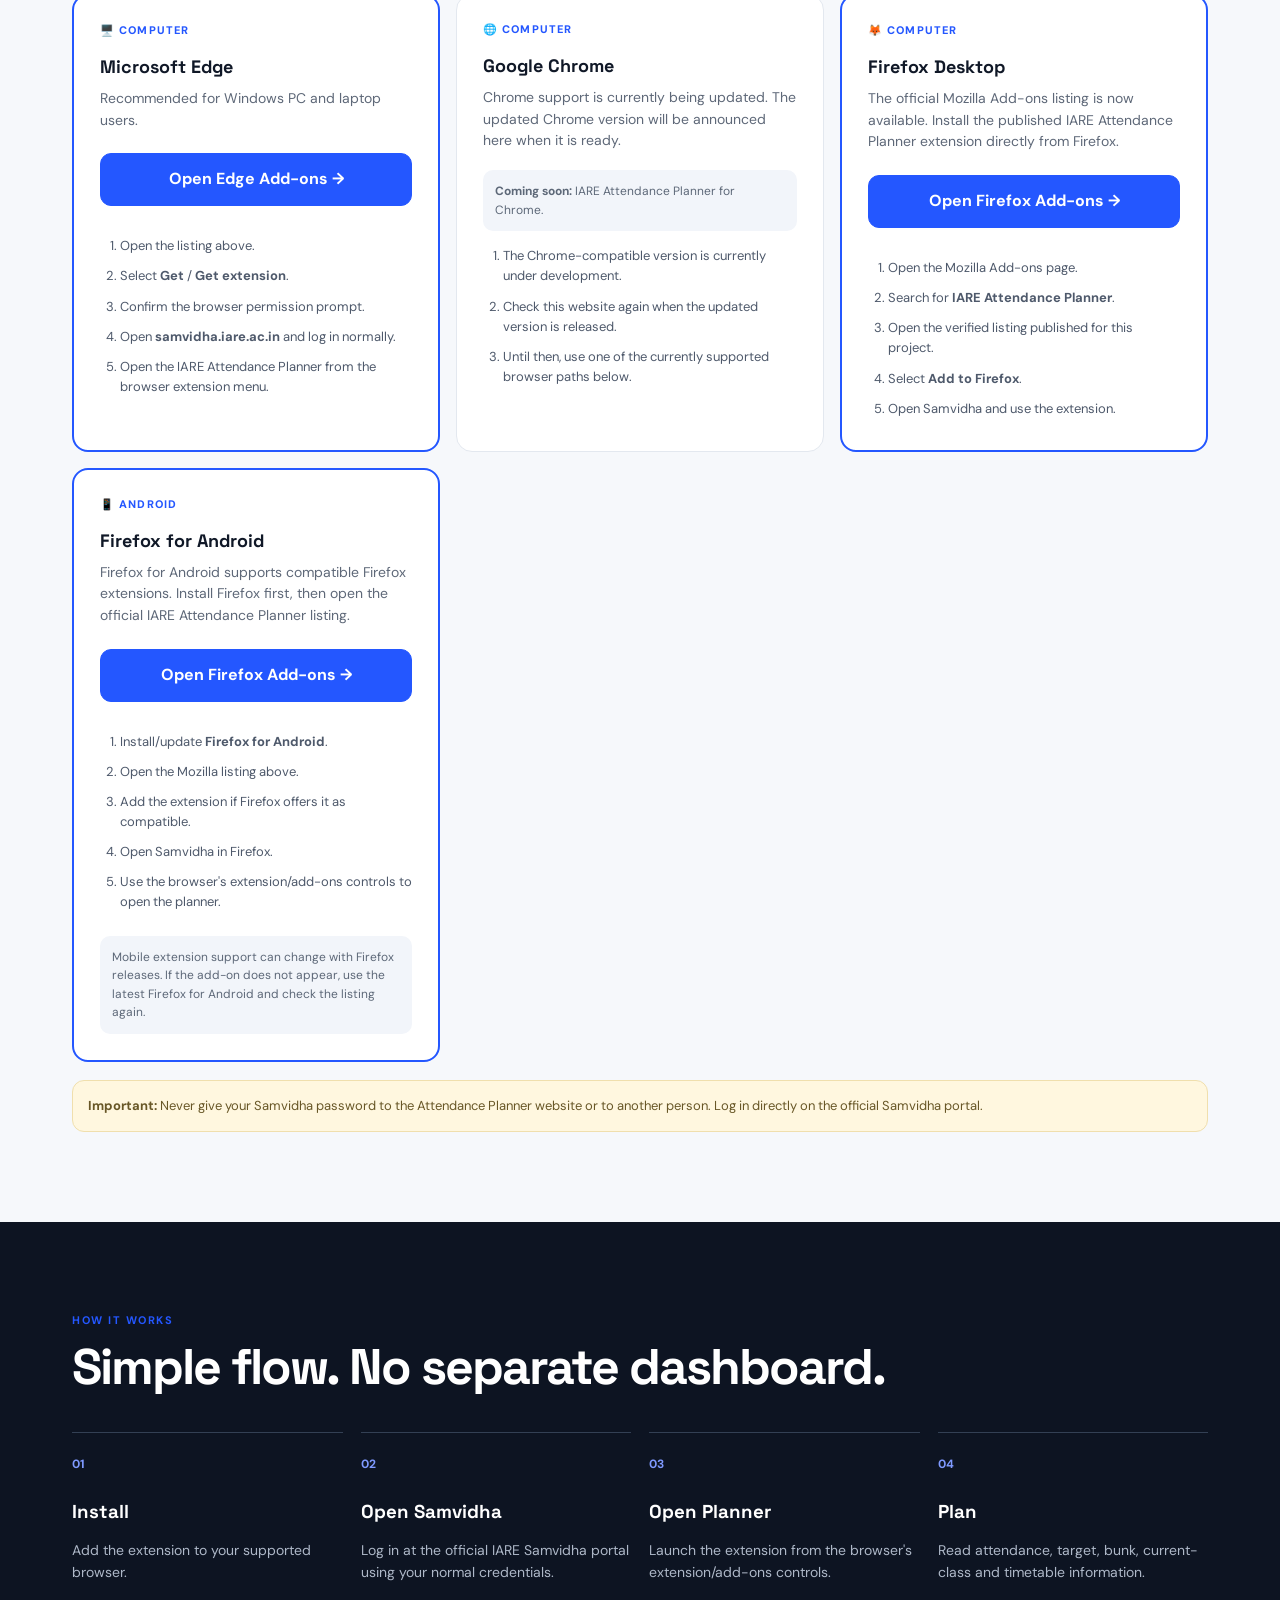
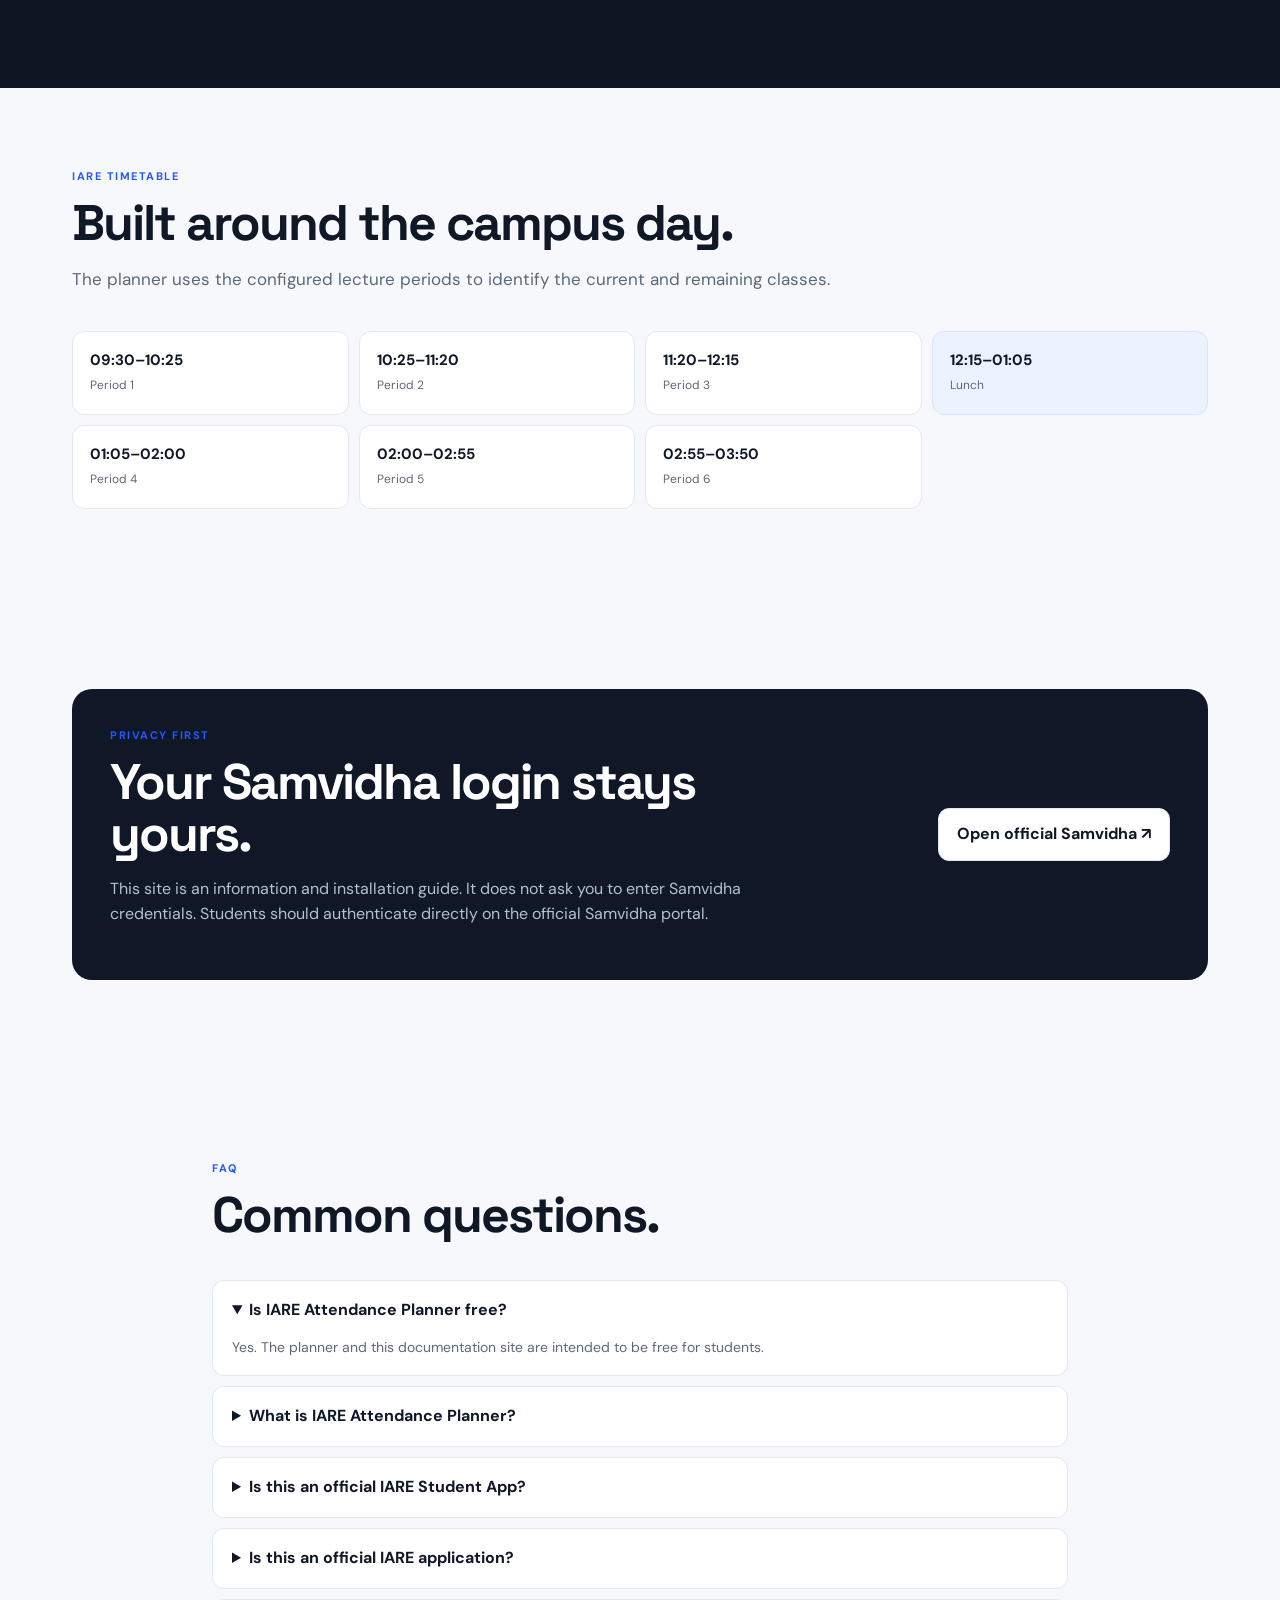
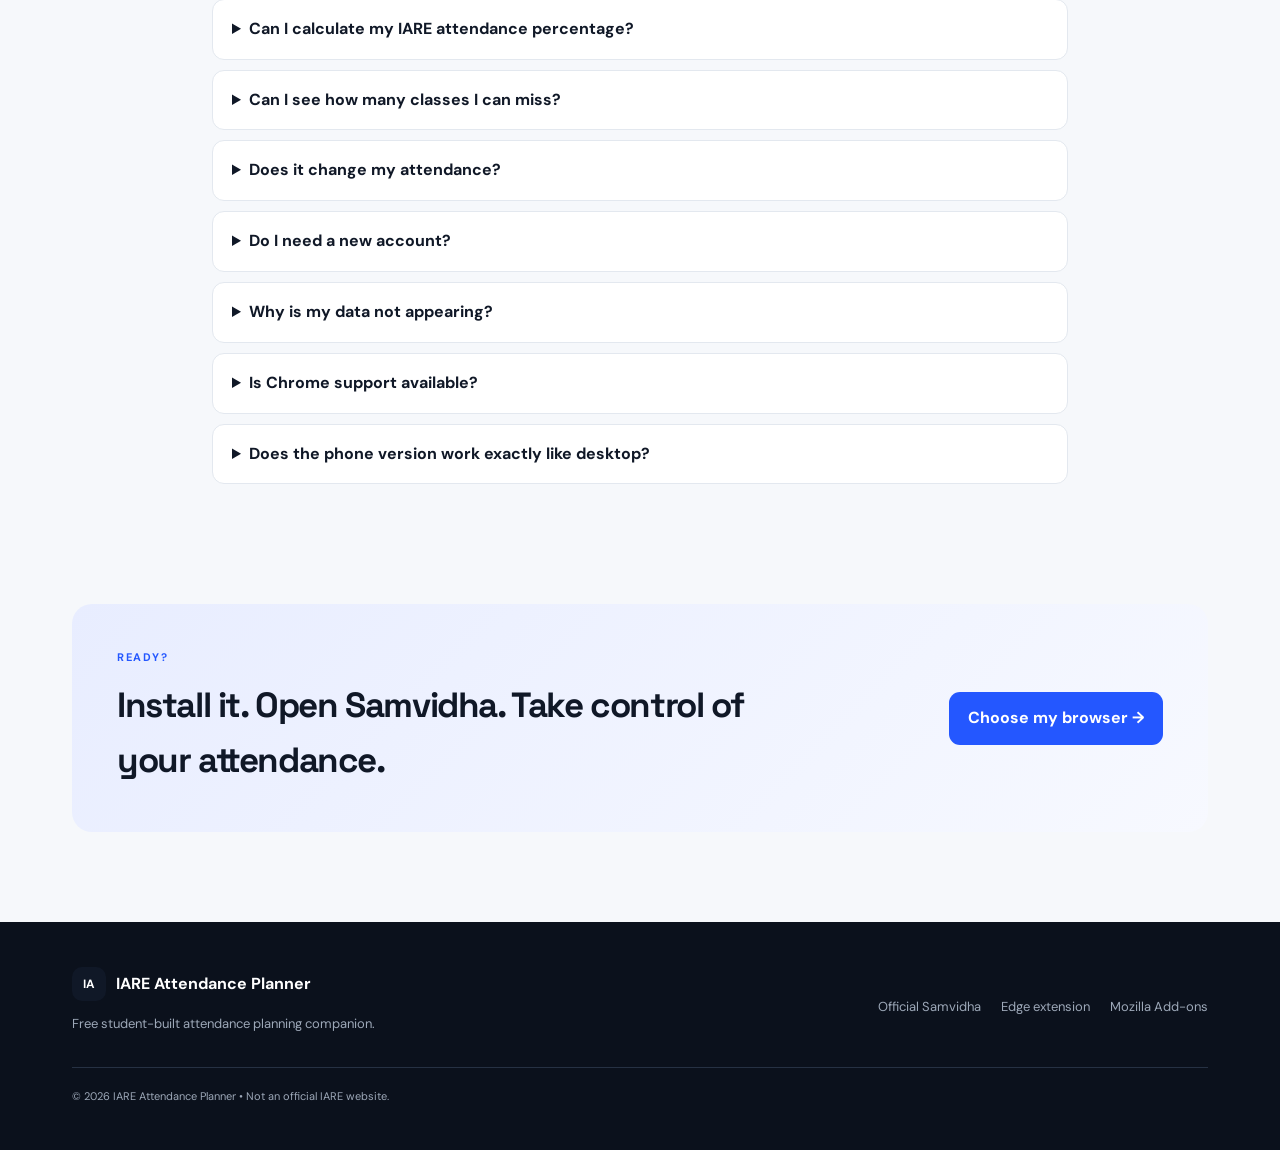
==== commit 30560cf3: "Activate Firefox extension buttons" ====
--- a/index.html
+++ b/index.html
@@ -681,17 +681,17 @@
       </h3>
 
       <p>
-        Use the official Mozilla Add-ons listing when the published listing
-        is available.
+        The official Mozilla Add-ons listing is now available.
+        Install the published IARE Attendance Planner extension directly from Firefox.
       </p>
 
       <a
         class="button secondary full"
-        href="https://addons.mozilla.org/en-US/firefox/search/?q=IARE%20Attendance%20Planner"
+        href="https://addons.mozilla.org/en-US/firefox/addon/iare-attendance-planner/"
         target="_blank"
         rel="noopener"
       >
-        Find on Mozilla Add-ons →
+        Open Firefox Add-ons →
       </a>
 
       <ol>
@@ -735,16 +735,16 @@
 
       <p>
         Firefox for Android supports compatible Firefox extensions.
-        Install Firefox first, then use the Mozilla listing.
+        Install Firefox first, then open the official IARE Attendance Planner listing.
       </p>
 
       <a
         class="button secondary full"
-        href="https://addons.mozilla.org/en-US/firefox/search/?q=IARE%20Attendance%20Planner"
+        href="https://addons.mozilla.org/en-US/firefox/addon/iare-attendance-planner/"
         target="_blank"
         rel="noopener"
       >
-        Open Mozilla Add-ons →
+        Open Firefox Add-ons →
       </a>
 
       <ol>
--- a/styles.css
+++ b/styles.css
@@ -1,6 +1,26 @@
 @import url('https://fonts.googleapis.com/css2?family=DM+Sans:wght@400;500;600;700&family=Space+Grotesk:wght@500;600;700&display=swap');
 :root{--bg:#f6f8fb;--ink:#101827;--muted:#5e6878;--line:#e3e8ef;--card:#fff;--blue:#2457ff;--blue2:#5b7cff;--dark:#0d1422;--green:#1c9b67;--shadow:0 20px 60px rgba(16,24,39,.10)}
-*{box-sizing:border-box}html{scroll-behavior:smooth}body{margin:0;background:var(--bg);color:var(--ink);font-family:"DM Sans",system-ui,sans-serif;line-height:1.55}a{color:inherit;text-decoration:none}.nav{height:76px;display:flex;align-items:center;justify-content:space-between;max-width:1180px;margin:auto;padding:0 22px;position:sticky;top:0;background:rgba(246,248,251,.88);backdrop-filter:blur(16px);z-index:20;border-bottom:1px solid rgba(227,232,239,.65)}.brand{display:flex;gap:10px;align-items:center;font-weight:700}.brand-mark{width:34px;height:34px;display:grid;place-items:center;background:var(--ink);color:#fff;border-radius:10px;font-size:12px}.nav nav{display:flex;gap:26px;font-size:14px;color:var(--muted)}.nav nav a:hover{color:var(--ink)}.nav-cta{background:var(--ink);color:#fff;border-radius:10px;padding:10px 15px;font-weight:600;font-size:14px}.hero{max-width:1180px;margin:auto;padding:92px 22px 70px;display:grid;grid-template-columns:1.02fr .98fr;gap:70px;align-items:center}.eyebrow{font-size:11px;letter-spacing:.14em;font-weight:700;color:var(--blue);margin-bottom:12px}.hero h1,h2{font-family:"Space Grotesk",sans-serif;letter-spacing:-.04em}.hero h1{font-size:clamp(44px,6vw,74px);line-height:1.02;margin:0 0 24px}.hero h1 span{color:var(--blue)}.lead{font-size:19px;color:var(--muted);max-width:650px}.hero-actions{display:flex;gap:12px;margin:30px 0}.button{display:inline-flex;justify-content:center;align-items:center;gap:10px;padding:13px 18px;border-radius:11px;font-weight:700;border:1px solid transparent}.primary{background:var(--blue);color:#fff}.primary:hover{filter:brightness(.94)}.secondary{background:#fff;color:var(--ink);border-color:var(--line)}.privacy-box .secondary{color:var(--ink);background:#fff}.secondary:hover{border-color:#b9c4d4}.trust-row{display:flex;gap:18px;flex-wrap:wrap;color:#667184;font-size:13px}.hero-card{background:var(--dark);padding:14px;border-radius:22px;box-shadow:var(--shadow);transform:rotate(1deg)}.browser-bar{height:34px;display:flex;align-items:center;gap:6px;color:#aeb8c8;font-size:10px}.browser-bar span{width:7px;height:7px;border-radius:50%;background:#687487}.browser-bar b{margin-left:10px;font-weight:500}.mock-panel{background:#f9fbff;border-radius:14px;padding:22px}.mock-top{display:flex;justify-content:space-between;align-items:center}.mock-top small,.mock-grid small{display:block;color:#778296;font-size:9px;font-weight:700;letter-spacing:.08em}.mock-top strong{font-size:42px;line-height:1}.ring{width:65px;height:65px;border-radius:50%;display:grid;place-items:center;border:7px solid #dfe6ff;color:var(--blue);font-weight:800}.target{display:flex;justify-content:space-between;margin:25px 0 7px;font-size:11px;color:#7c8798}.target .active{color:var(--blue);font-weight:800}.progress{height:8px;background:#e8edf5;border-radius:99px;overflow:hidden}.progress i{display:block;height:100%;width:82%;background:var(--blue)}.mock-grid{display:grid;grid-template-columns:1fr 1fr;gap:10px;margin-top:16px}.mock-grid div{background:#fff;border:1px solid #e6ebf2;padding:13px;border-radius:10px}.mock-grid b{font-size:14px}.stats{max-width:1180px;margin:0 auto 70px;padding:0 22px;display:grid;grid-template-columns:repeat(4,1fr);gap:12px}.stats div{background:#fff;border:1px solid var(--line);border-radius:14px;padding:18px}.stats strong{display:block;font-family:"Space Grotesk";font-size:18px}.stats span{color:var(--muted);font-size:12px}.section{max-width:1180px;margin:auto;padding:90px 22px}.section-head{max-width:760px;margin-bottom:38px}.section h2{font-size:clamp(32px,4vw,50px);line-height:1.05;margin:0 0 14px}.section-head p{color:var(--muted);font-size:17px}.feature-grid{display:grid;grid-template-columns:repeat(4,1fr);gap:14px}.feature-grid article,.install-card{background:#fff;border:1px solid var(--line);border-radius:16px;padding:22px}.feature-grid article{min-height:205px}.icon{font-family:"Space Grotesk";font-weight:700;color:var(--blue);font-size:20px;margin-bottom:25px}.feature-grid h3,.install-card h3{margin:0 0 7px;font-family:"Space Grotesk";font-size:18px}.feature-grid p,.install-card p{color:var(--muted);font-size:14px;margin:0}.install-section{padding-top:70px}.install-grid{display:grid;grid-template-columns:repeat(3,1fr);gap:16px}.install-card{padding:26px}.install-card.featured{border:2px solid var(--blue)}.platform{font-size:11px;font-weight:800;letter-spacing:.1em;color:var(--blue);margin-bottom:14px}.full{width:100%;margin:22px 0 15px}.install-card ol{margin:10px 0 0;padding-left:20px;color:#4e596b;font-size:13px}.install-card li{padding:5px 0}.note{margin-top:18px;padding:12px;background:#f2f5fa;border-radius:10px;color:#5d6878;font-size:12px}.warning{margin-top:18px;background:#fff7df;border:1px solid #f0dfad;border-radius:12px;padding:15px;font-size:13px;color:#685727}.dark-section{max-width:none;background:var(--dark);color:#fff}.dark-section .section-head,.dark-section .steps{max-width:1136px;margin-left:auto;margin-right:auto}.dark-section .section-head p{color:#aeb8c8}.steps{display:grid;grid-template-columns:repeat(4,1fr);gap:18px}.steps div{border-top:1px solid #334054;padding-top:18px}.steps b{color:#7f9aff;font-size:12px}.steps h3{font-family:"Space Grotesk";margin:22px 0 6px}.steps p{color:#aeb8c8;font-size:14px}.timetable{padding-top:80px}.time-grid{display:grid;grid-template-columns:repeat(4,1fr);gap:10px}.time-grid div{background:#fff;border:1px solid var(--line);padding:17px;border-radius:12px}.time-grid b{display:block;font-size:15px}.time-grid span{color:var(--muted);font-size:12px}.time-grid .lunch{background:#edf2ff;border-color:#d9e2ff}.privacy-box{background:#101827;color:#fff;border-radius:20px;padding:38px;display:flex;justify-content:space-between;align-items:center;gap:30px}.privacy-box h2{max-width:650px;margin-bottom:10px}.privacy-box p{max-width:700px;color:#b6c0ce}.faq{max-width:900px}.faq details{background:#fff;border:1px solid var(--line);border-radius:12px;margin:10px 0;padding:17px 19px}.faq summary{font-weight:700;cursor:pointer}.faq p{color:var(--muted);font-size:14px;margin-bottom:0}.final-cta{max-width:1136px;margin:20px auto 90px;padding:45px;border-radius:20px;background:linear-gradient(135deg,#e8edff,#f7f9ff);display:flex;align-items:center;justify-content:space-between;gap:30px}.final-cta h2{font-size:35px;max-width:700px;margin:0}footer{background:#0b111c;color:#9da8b8;padding:45px max(22px,calc((100% - 1136px)/2));display:grid;grid-template-columns:1fr auto;gap:20px}footer .brand{color:#fff}footer p{font-size:13px}.footer-links{display:flex;gap:20px;align-items:center;font-size:13px}.footer-links a:hover{color:#fff}footer small{grid-column:1/-1;border-top:1px solid #263143;padding-top:20px;font-size:11px}@media(max-width:900px){.nav nav{display:none}.hero{grid-template-columns:1fr;padding-top:60px}.hero-card{max-width:650px}.stats,.feature-grid{grid-template-columns:repeat(2,1fr)}.install-grid{grid-template-columns:1fr}.steps{grid-template-columns:repeat(2,1fr)}.time-grid{grid-template-columns:repeat(2,1fr)}.privacy-box,.final-cta{display:block}.privacy-box .button,.final-cta .button{margin-top:20px}footer{grid-template-columns:1fr}.footer-links{flex-wrap:wrap}footer small{grid-column:auto}}@media(max-width:560px){.nav{height:64px}.nav-cta{display:none}.hero{padding:48px 18px 55px}.hero h1{font-size:45px}.lead{font-size:17px}.hero-actions{flex-direction:column}.button{width:100%}.stats,.feature-grid,.steps,.time-grid{grid-template-columns:1fr}.section{padding:65px 18px}.final-cta{margin:10px 18px 65px;padding:28px}.final-cta h2{font-size:28px}.privacy-box{padding:28px}.mock-top strong{font-size:34px}}
+*{box-sizing:border-box}html{scroll-behavior:smooth}body{margin:0;background:var(--bg);color:var(--ink);font-family:"DM Sans",system-ui,sans-serif;line-height:1.55}a{color:inherit;text-decoration:none}.nav{height:76px;display:flex;align-items:center;justify-content:space-between;max-width:1180px;margin:auto;padding:0 22px;position:sticky;top:0;background:rgba(246,248,251,.88);backdrop-filter:blur(16px);z-index:20;border-bottom:1px solid rgba(227,232,239,.65)}.brand{display:flex;gap:10px;align-items:center;font-weight:700}.brand-mark{width:34px;height:34px;display:grid;place-items:center;background:var(--ink);color:#fff;border-radius:10px;font-size:12px}.nav nav{display:flex;gap:26px;font-size:14px;color:var(--muted)}.nav nav a:hover{color:var(--ink)}.nav-cta{background:var(--ink);color:#fff;border-radius:10px;padding:10px 15px;font-weight:600;font-size:14px}.hero{max-width:1180px;margin:auto;padding:92px 22px 70px;display:grid;grid-template-columns:1.02fr .98fr;gap:70px;align-items:center}.eyebrow{font-size:11px;letter-spacing:.14em;font-weight:700;color:var(--blue);margin-bottom:12px}.hero h1,h2{font-family:"Space Grotesk",sans-serif;letter-spacing:-.04em}.hero h1{font-size:clamp(44px,6vw,74px);line-height:1.02;margin:0 0 24px}.hero h1 span{color:var(--blue)}.lead{font-size:19px;color:var(--muted);max-width:650px}.hero-actions{display:flex;gap:12px;margin:30px 0}.button{display:inline-flex;justify-content:center;align-items:center;gap:10px;padding:13px 18px;border-radius:11px;font-weight:700;border:1px solid transparent}.primary{background:var(--blue);color:#fff}.primary:hover{filter:brightness(.94)}.secondary{background:#fff;color:var(--ink);border-color:var(--line)}.privacy-box .secondary{color:var(--ink);background:#fff}.secondary:hover{border-color:#b9c4d4}.trust-row{display:flex;gap:18px;flex-wrap:wrap;color:#667184;font-size:13px}.hero-card{background:var(--dark);padding:14px;border-radius:22px;box-shadow:var(--shadow);transform:rotate(1deg)}.browser-bar{height:34px;display:flex;align-items:center;gap:6px;color:#aeb8c8;font-size:10px}.browser-bar span{width:7px;height:7px;border-radius:50%;background:#687487}.browser-bar b{margin-left:10px;font-weight:500}.mock-panel{background:#f9fbff;border-radius:14px;padding:22px}.mock-top{display:flex;justify-content:space-between;align-items:center}.mock-top small,.mock-grid small{display:block;color:#778296;font-size:9px;font-weight:700;letter-spacing:.08em}.mock-top strong{font-size:42px;line-height:1}.ring{width:65px;height:65px;border-radius:50%;display:grid;place-items:center;border:7px solid #dfe6ff;color:var(--blue);font-weight:800}.target{display:flex;justify-content:space-between;margin:25px 0 7px;font-size:11px;color:#7c8798}.target .active{color:var(--blue);font-weight:800}.progress{height:8px;background:#e8edf5;border-radius:99px;overflow:hidden}.progress i{display:block;height:100%;width:82%;background:var(--blue)}.mock-grid{display:grid;grid-template-columns:1fr 1fr;gap:10px;margin-top:16px}.mock-grid div{background:#fff;border:1px solid #e6ebf2;padding:13px;border-radius:10px}.mock-grid b{font-size:14px}.stats{max-width:1180px;margin:0 auto 70px;padding:0 22px;display:grid;grid-template-columns:repeat(4,1fr);gap:12px}.stats div{background:#fff;border:1px solid var(--line);border-radius:14px;padding:18px}.stats strong{display:block;font-family:"Space Grotesk";font-size:18px}.stats span{color:var(--muted);font-size:12px}.section{max-width:1180px;margin:auto;padding:90px 22px}.section-head{max-width:760px;margin-bottom:38px}.section h2{font-size:clamp(32px,4vw,50px);line-height:1.05;margin:0 0 14px}.section-head p{color:var(--muted);font-size:17px}.feature-grid{display:grid;grid-template-columns:repeat(4,1fr);gap:14px}.feature-grid article,.install-card{background:#fff;border:1px solid var(--line);border-radius:16px;padding:22px}.feature-grid article{min-height:205px}.icon{font-family:"Space Grotesk";font-weight:700;color:var(--blue);font-size:20px;margin-bottom:25px}.feature-grid h3,.install-card h3{margin:0 0 7px;font-family:"Space Grotesk";font-size:18px}.feature-grid p,.install-card p{color:var(--muted);font-size:14px;margin:0}.install-section{padding-top:70px}.install-grid{display:grid;grid-template-columns:repeat(3,1fr);gap:16px}.install-card{padding:26px}/* Live / available browser cards */
+.install-card.featured,
+.install-grid .install-card:nth-child(3),
+.install-grid .install-card:nth-child(4){
+  border:2px solid var(--blue);
+}
+
+/* Live browser buttons */
+.install-card.featured .button,
+.install-grid .install-card:nth-child(3) .button,
+.install-grid .install-card:nth-child(4) .button{
+  background:var(--blue);
+  color:#fff;
+  border-color:var(--blue);
+}
+
+.install-card.featured .button:hover,
+.install-grid .install-card:nth-child(3) .button:hover,
+.install-grid .install-card:nth-child(4) .button:hover{
+  filter:brightness(.94);
+}.platform{font-size:11px;font-weight:800;letter-spacing:.1em;color:var(--blue);margin-bottom:14px}.full{width:100%;margin:22px 0 15px}.install-card ol{margin:10px 0 0;padding-left:20px;color:#4e596b;font-size:13px}.install-card li{padding:5px 0}.note{margin-top:18px;padding:12px;background:#f2f5fa;border-radius:10px;color:#5d6878;font-size:12px}.warning{margin-top:18px;background:#fff7df;border:1px solid #f0dfad;border-radius:12px;padding:15px;font-size:13px;color:#685727}.dark-section{max-width:none;background:var(--dark);color:#fff}.dark-section .section-head,.dark-section .steps{max-width:1136px;margin-left:auto;margin-right:auto}.dark-section .section-head p{color:#aeb8c8}.steps{display:grid;grid-template-columns:repeat(4,1fr);gap:18px}.steps div{border-top:1px solid #334054;padding-top:18px}.steps b{color:#7f9aff;font-size:12px}.steps h3{font-family:"Space Grotesk";margin:22px 0 6px}.steps p{color:#aeb8c8;font-size:14px}.timetable{padding-top:80px}.time-grid{display:grid;grid-template-columns:repeat(4,1fr);gap:10px}.time-grid div{background:#fff;border:1px solid var(--line);padding:17px;border-radius:12px}.time-grid b{display:block;font-size:15px}.time-grid span{color:var(--muted);font-size:12px}.time-grid .lunch{background:#edf2ff;border-color:#d9e2ff}.privacy-box{background:#101827;color:#fff;border-radius:20px;padding:38px;display:flex;justify-content:space-between;align-items:center;gap:30px}.privacy-box h2{max-width:650px;margin-bottom:10px}.privacy-box p{max-width:700px;color:#b6c0ce}.faq{max-width:900px}.faq details{background:#fff;border:1px solid var(--line);border-radius:12px;margin:10px 0;padding:17px 19px}.faq summary{font-weight:700;cursor:pointer}.faq p{color:var(--muted);font-size:14px;margin-bottom:0}.final-cta{max-width:1136px;margin:20px auto 90px;padding:45px;border-radius:20px;background:linear-gradient(135deg,#e8edff,#f7f9ff);display:flex;align-items:center;justify-content:space-between;gap:30px}.final-cta h2{font-size:35px;max-width:700px;margin:0}footer{background:#0b111c;color:#9da8b8;padding:45px max(22px,calc((100% - 1136px)/2));display:grid;grid-template-columns:1fr auto;gap:20px}footer .brand{color:#fff}footer p{font-size:13px}.footer-links{display:flex;gap:20px;align-items:center;font-size:13px}.footer-links a:hover{color:#fff}footer small{grid-column:1/-1;border-top:1px solid #263143;padding-top:20px;font-size:11px}@media(max-width:900px){.nav nav{display:none}.hero{grid-template-columns:1fr;padding-top:60px}.hero-card{max-width:650px}.stats,.feature-grid{grid-template-columns:repeat(2,1fr)}.install-grid{grid-template-columns:1fr}.steps{grid-template-columns:repeat(2,1fr)}.time-grid{grid-template-columns:repeat(2,1fr)}.privacy-box,.final-cta{display:block}.privacy-box .button,.final-cta .button{margin-top:20px}footer{grid-template-columns:1fr}.footer-links{flex-wrap:wrap}footer small{grid-column:auto}}@media(max-width:560px){.nav{height:64px}.nav-cta{display:none}.hero{padding:48px 18px 55px}.hero h1{font-size:45px}.lead{font-size:17px}.hero-actions{flex-direction:column}.button{width:100%}.stats,.feature-grid,.steps,.time-grid{grid-template-columns:1fr}.section{padding:65px 18px}.final-cta{margin:10px 18px 65px;padding:28px}.final-cta h2{font-size:28px}.privacy-box{padding:28px}.mock-top strong{font-size:34px}}
 
 .text-link{display:inline-block;margin-top:18px;color:var(--blue);font-size:13px;font-weight:800}
 .article{max-width:900px;margin:auto}
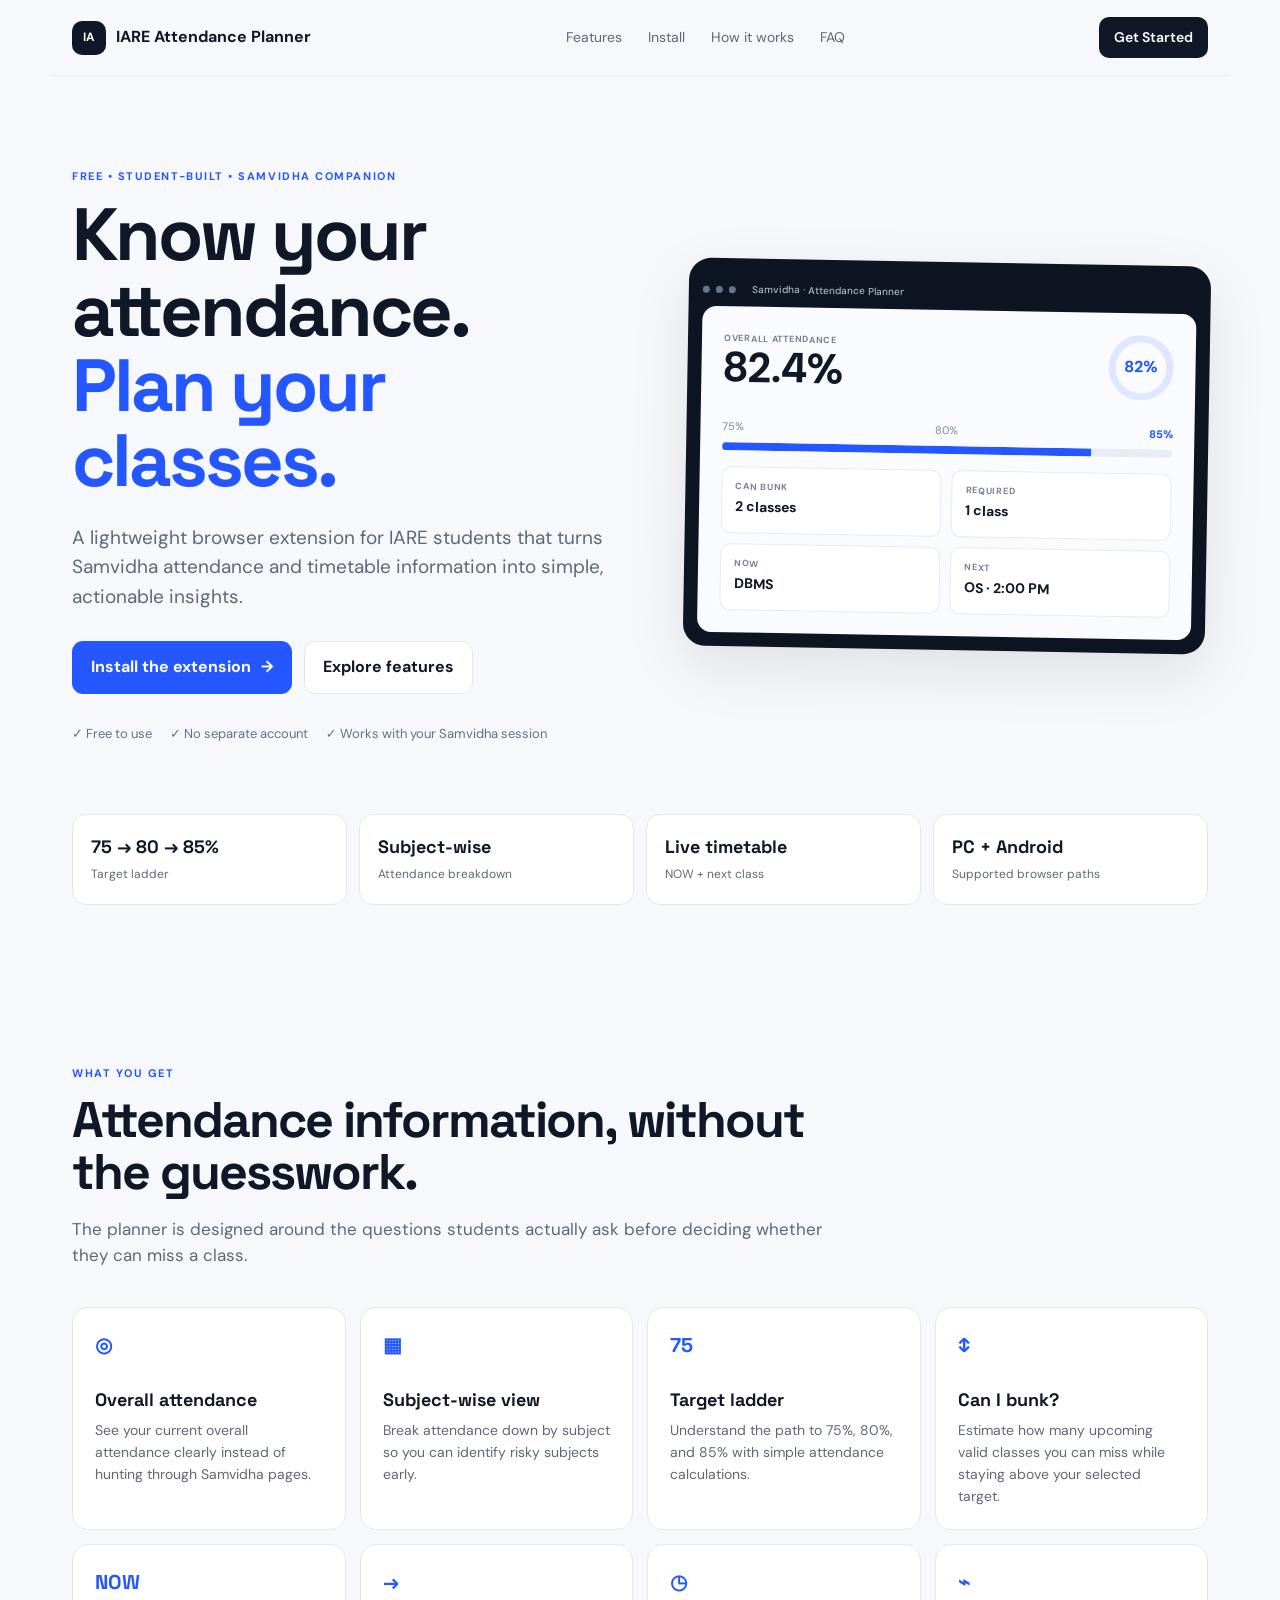
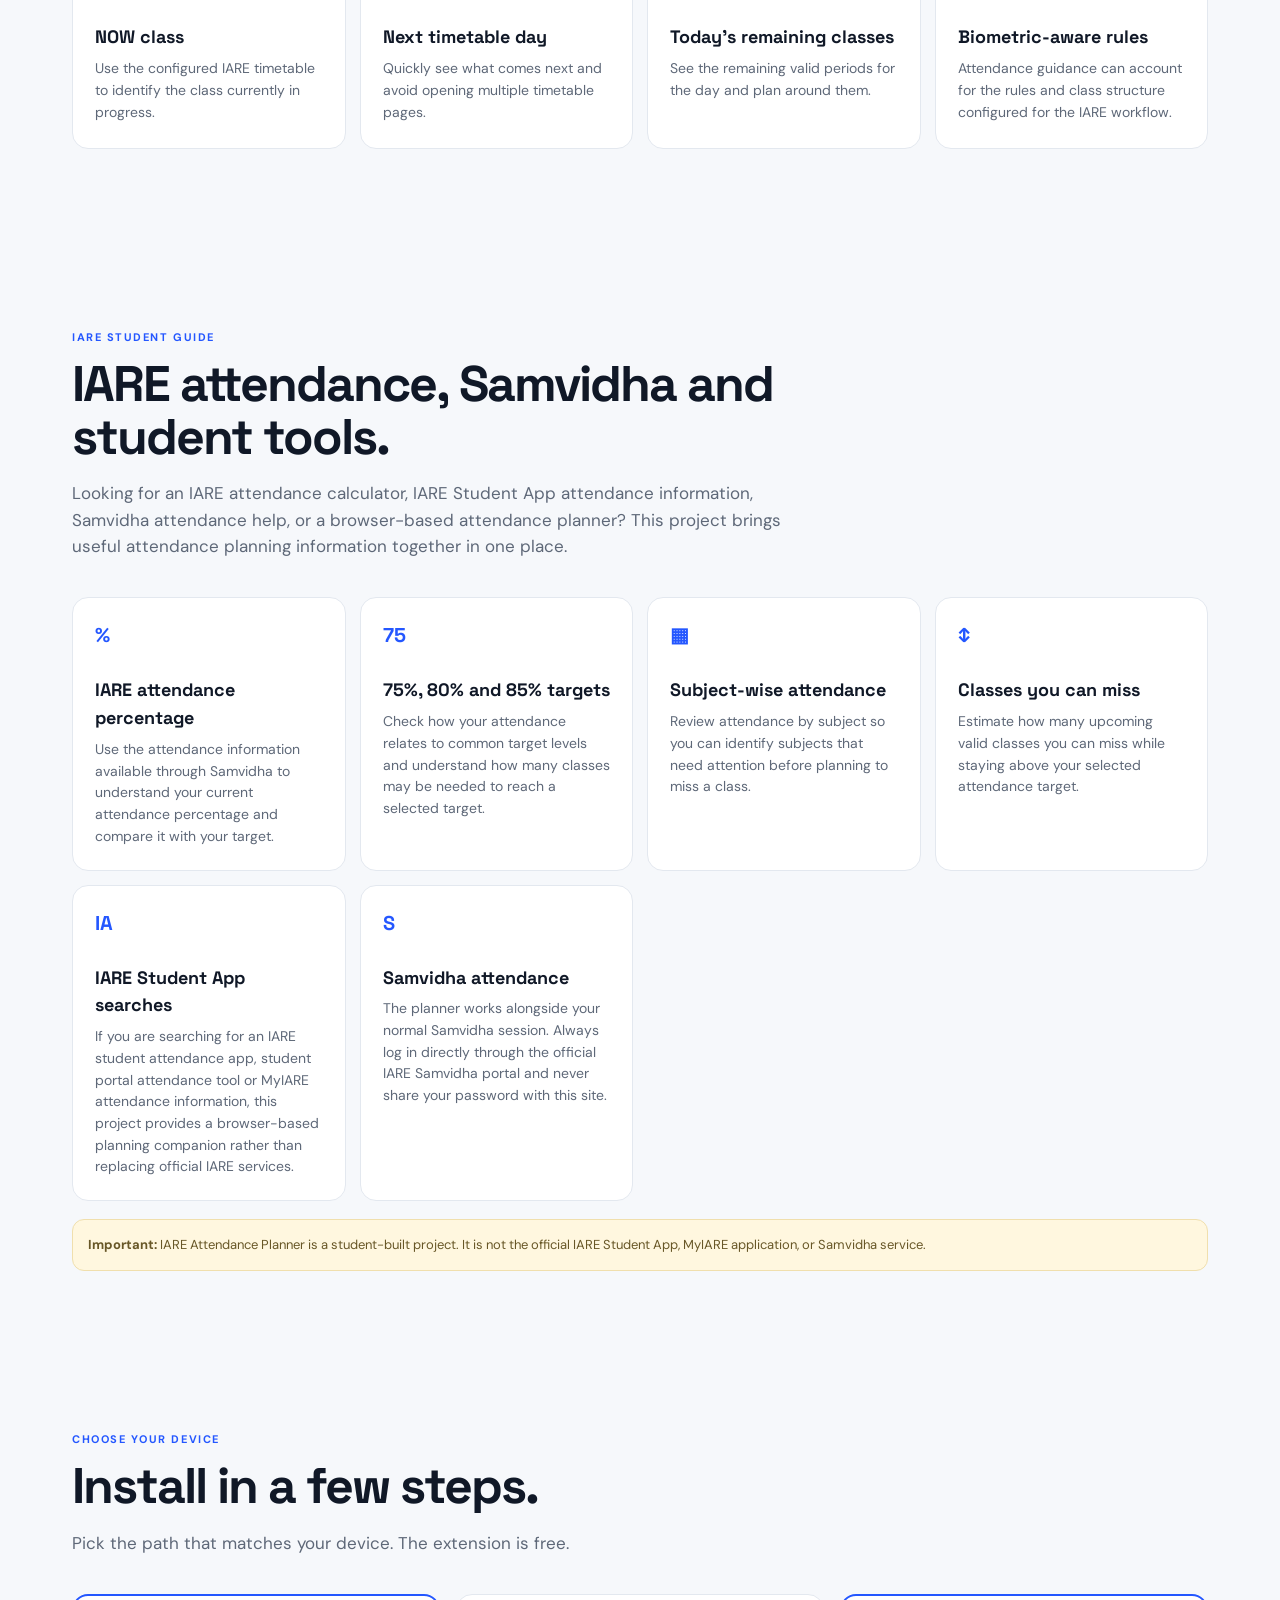
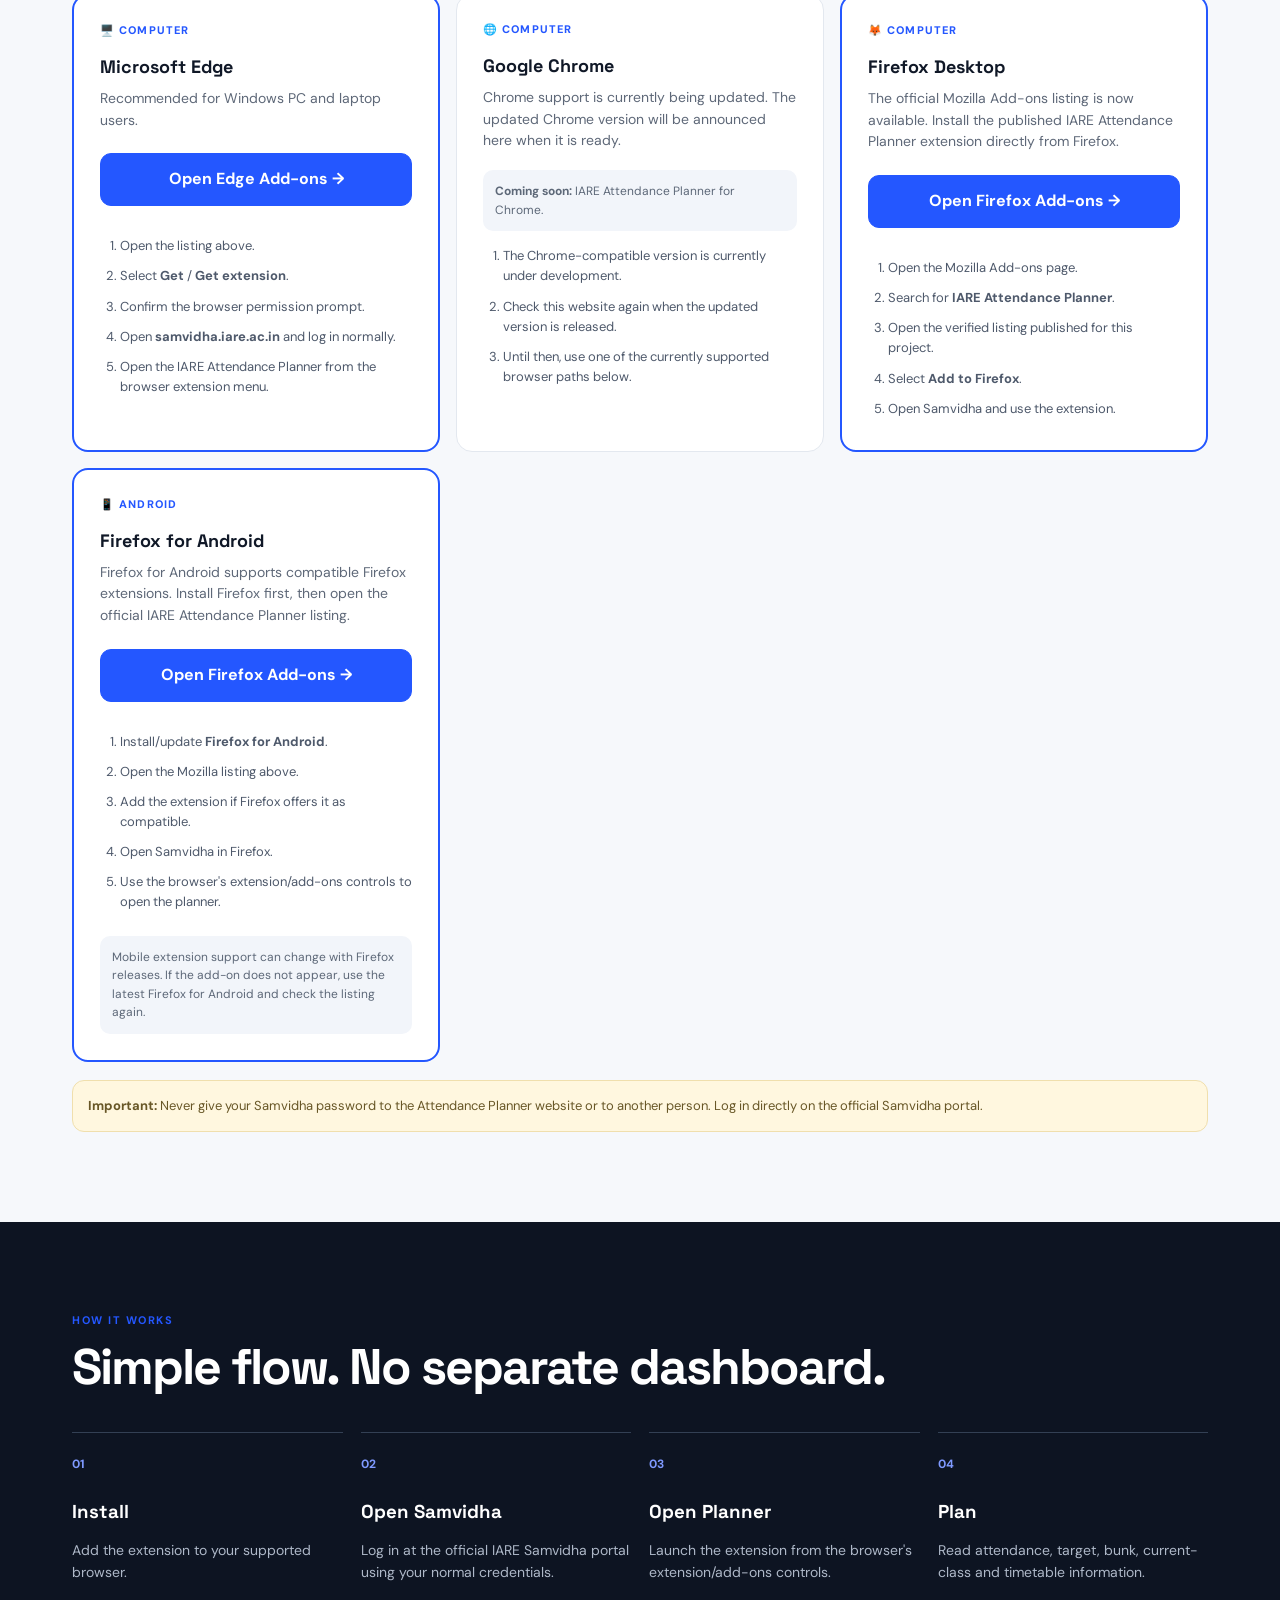
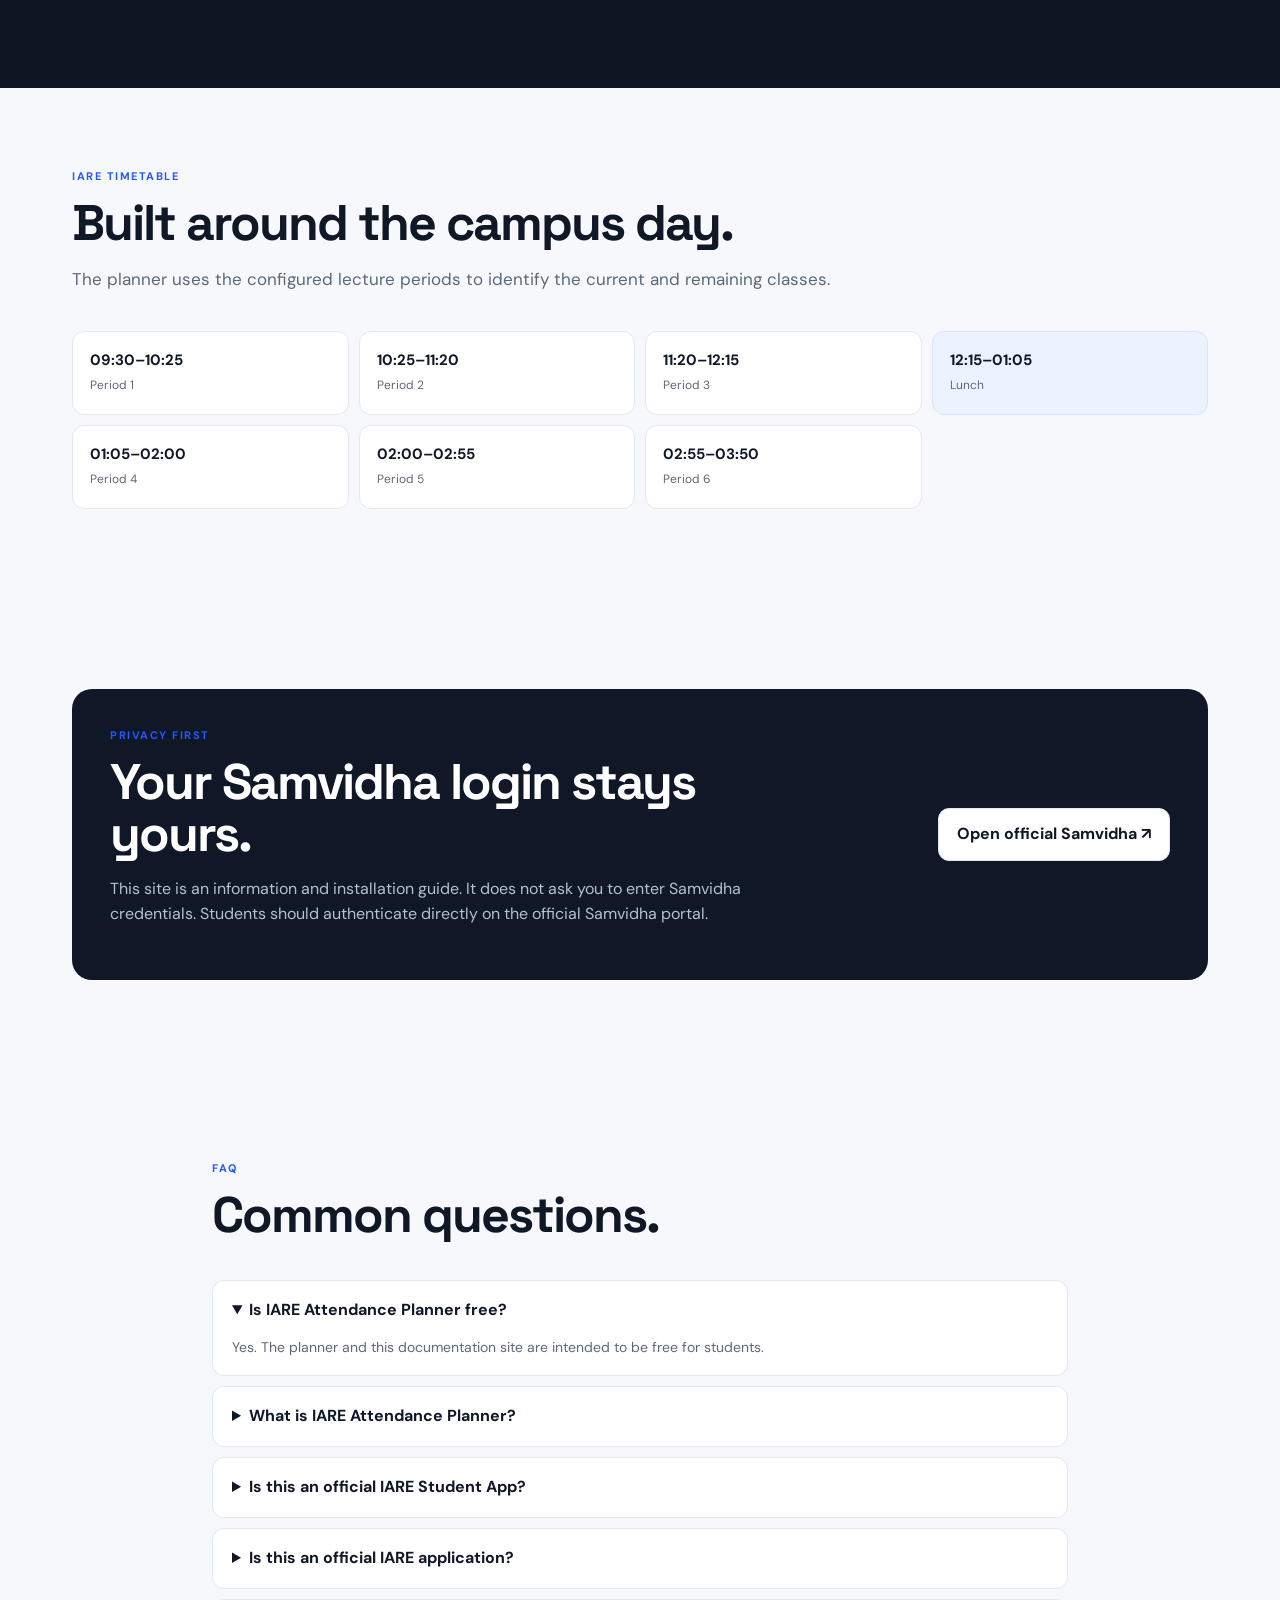
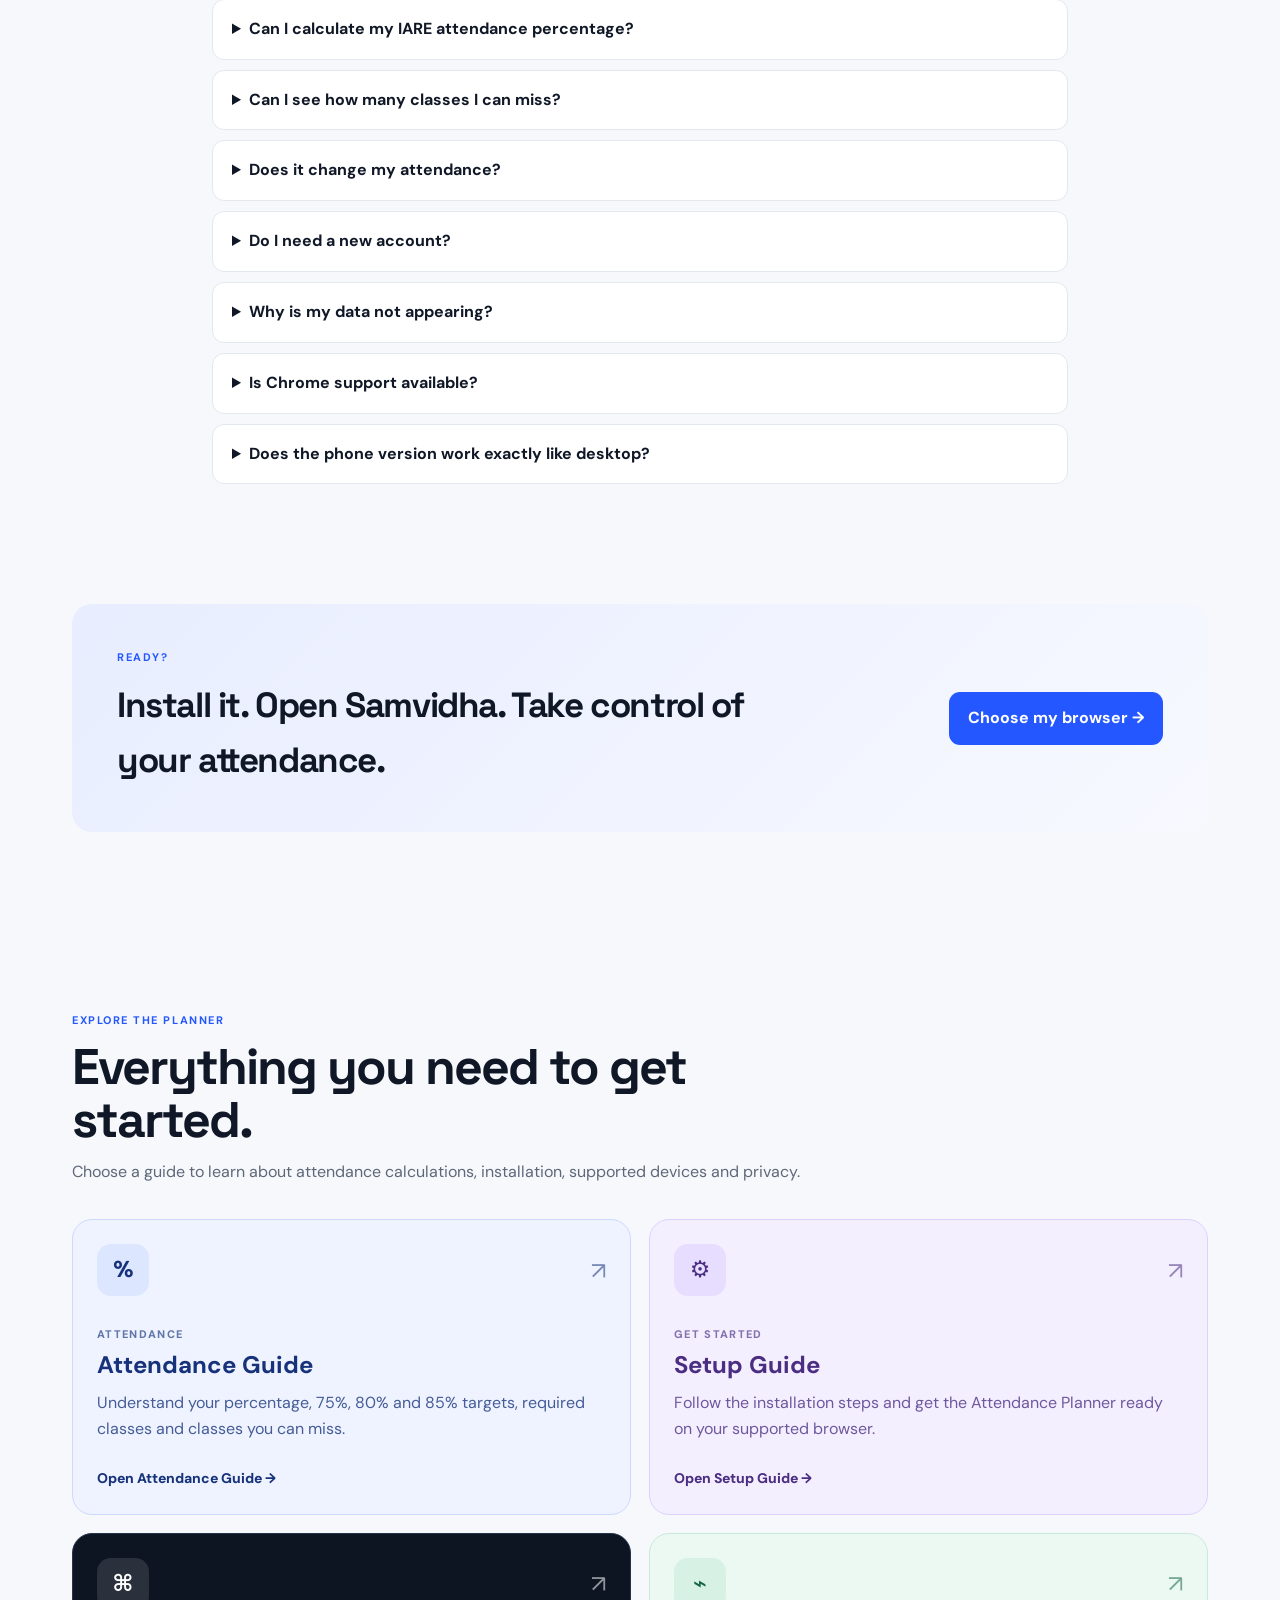
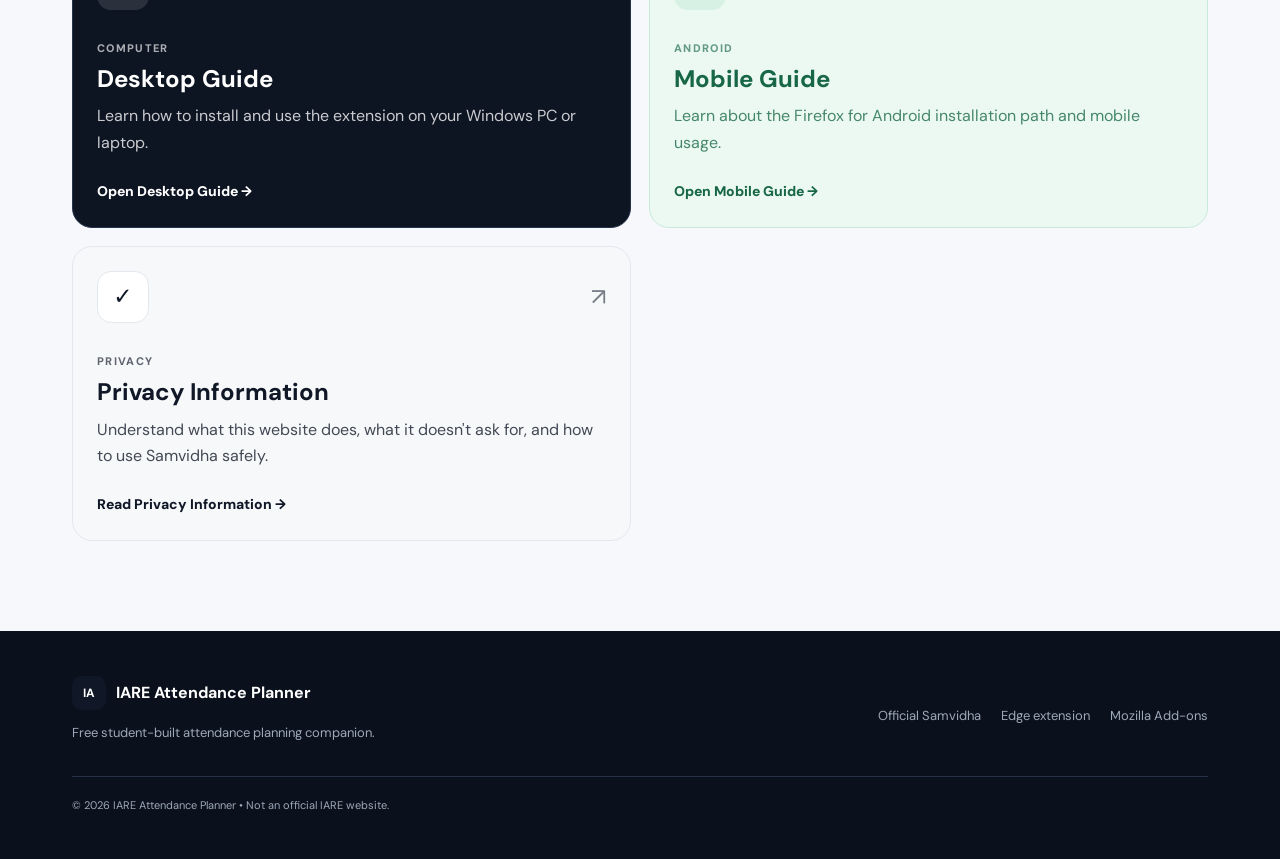
==== commit c338e8f9: "Improve internal guide navigation" ====
--- a/index.html
+++ b/index.html
@@ -1197,6 +1197,128 @@
 </main>
 
 
+
+
+<!-- EXPLORE GUIDES -->
+<section class="guide-links-section section" aria-labelledby="guides-title">
+
+  <div class="guide-links-header">
+    <div>
+      <div class="eyebrow">EXPLORE THE PLANNER</div>
+
+      <h2 id="guides-title">
+        Everything you need to get started.
+      </h2>
+
+      <p>
+        Choose a guide to learn about attendance calculations, installation,
+        supported devices and privacy.
+      </p>
+    </div>
+  </div>
+
+  <div class="guide-links-grid">
+
+    <a class="guide-link-card guide-card-blue" href="guide.html">
+      <div class="guide-card-top">
+        <span class="guide-card-icon">%</span>
+        <span class="guide-card-arrow">↗</span>
+      </div>
+
+      <div class="guide-card-content">
+        <span class="guide-card-label">ATTENDANCE</span>
+        <h3>Attendance Guide</h3>
+        <p>
+          Understand your percentage, 75%, 80% and 85% targets,
+          required classes and classes you can miss.
+        </p>
+      </div>
+
+      <span class="guide-card-action">Open Attendance Guide →</span>
+    </a>
+
+
+    <a class="guide-link-card guide-card-purple" href="setup.html">
+      <div class="guide-card-top">
+        <span class="guide-card-icon">⚙</span>
+        <span class="guide-card-arrow">↗</span>
+      </div>
+
+      <div class="guide-card-content">
+        <span class="guide-card-label">GET STARTED</span>
+        <h3>Setup Guide</h3>
+        <p>
+          Follow the installation steps and get the Attendance Planner
+          ready on your supported browser.
+        </p>
+      </div>
+
+      <span class="guide-card-action">Open Setup Guide →</span>
+    </a>
+
+
+    <a class="guide-link-card guide-card-dark" href="desktop.html">
+      <div class="guide-card-top">
+        <span class="guide-card-icon">⌘</span>
+        <span class="guide-card-arrow">↗</span>
+      </div>
+
+      <div class="guide-card-content">
+        <span class="guide-card-label">COMPUTER</span>
+        <h3>Desktop Guide</h3>
+        <p>
+          Learn how to install and use the extension on your
+          Windows PC or laptop.
+        </p>
+      </div>
+
+      <span class="guide-card-action">Open Desktop Guide →</span>
+    </a>
+
+
+    <a class="guide-link-card guide-card-green" href="mobile.html">
+      <div class="guide-card-top">
+        <span class="guide-card-icon">⌁</span>
+        <span class="guide-card-arrow">↗</span>
+      </div>
+
+      <div class="guide-card-content">
+        <span class="guide-card-label">ANDROID</span>
+        <h3>Mobile Guide</h3>
+        <p>
+          Learn about the Firefox for Android installation path
+          and mobile usage.
+        </p>
+      </div>
+
+      <span class="guide-card-action">Open Mobile Guide →</span>
+    </a>
+
+
+    <a class="guide-link-card guide-card-neutral" href="privacy.html">
+      <div class="guide-card-top">
+        <span class="guide-card-icon">✓</span>
+        <span class="guide-card-arrow">↗</span>
+      </div>
+
+      <div class="guide-card-content">
+        <span class="guide-card-label">PRIVACY</span>
+        <h3>Privacy Information</h3>
+        <p>
+          Understand what this website does, what it doesn't ask for,
+          and how to use Samvidha safely.
+        </p>
+      </div>
+
+      <span class="guide-card-action">Read Privacy Information →</span>
+    </a>
+
+  </div>
+
+</section>
+
+
+
 <!-- FOOTER -->
 
 <footer>
--- a/styles.css
+++ b/styles.css
@@ -32,3 +32,184 @@
 .callout strong{display:block;margin-bottom:6px}
 .breadcrumb{font-size:13px;color:#748094;margin-bottom:30px}
 .breadcrumb a{color:var(--blue)}
+
+
+
+
+/* =========================================================
+   EXPLORE GUIDES — INTERNAL NAVIGATION CARDS
+   ========================================================= */
+
+.guide-links-section {
+  position: relative;
+}
+
+.guide-links-header {
+  max-width: 760px;
+  margin-bottom: 34px;
+}
+
+.guide-links-header h2 {
+  margin: 10px 0 12px;
+}
+
+.guide-links-header p {
+  color: var(--muted);
+  margin: 0;
+  line-height: 1.7;
+}
+
+.guide-links-grid {
+  display: grid;
+  grid-template-columns: repeat(2, minmax(0, 1fr));
+  gap: 18px;
+}
+
+.guide-link-card {
+  position: relative;
+  display: flex;
+  flex-direction: column;
+  min-height: 285px;
+  padding: 24px;
+  border-radius: 20px;
+  text-decoration: none;
+  overflow: hidden;
+  transition:
+    transform .22s ease,
+    box-shadow .22s ease,
+    border-color .22s ease;
+}
+
+.guide-link-card:hover {
+  transform: translateY(-5px);
+  box-shadow: 0 18px 45px rgba(16,24,39,.14);
+}
+
+.guide-card-top {
+  display: flex;
+  align-items: center;
+  justify-content: space-between;
+  margin-bottom: 30px;
+}
+
+.guide-card-icon {
+  width: 52px;
+  height: 52px;
+  display: inline-flex;
+  align-items: center;
+  justify-content: center;
+  border-radius: 14px;
+  font-size: 23px;
+  font-weight: 800;
+  background: rgba(255,255,255,.75);
+}
+
+.guide-card-arrow {
+  font-size: 24px;
+  opacity: .55;
+  transition: transform .22s ease;
+}
+
+.guide-link-card:hover .guide-card-arrow {
+  transform: translate(3px,-3px);
+}
+
+.guide-card-content {
+  flex: 1;
+}
+
+.guide-card-label {
+  display: block;
+  margin-bottom: 8px;
+  font-size: 11px;
+  font-weight: 800;
+  letter-spacing: .12em;
+  opacity: .65;
+}
+
+.guide-card-content h3 {
+  margin: 0 0 10px;
+  font-size: 24px;
+  line-height: 1.2;
+}
+
+.guide-card-content p {
+  max-width: 500px;
+  margin: 0;
+  line-height: 1.65;
+  opacity: .78;
+}
+
+.guide-card-action {
+  display: inline-block;
+  margin-top: 25px;
+  font-weight: 800;
+  font-size: 14px;
+}
+
+/* Individual card identities */
+
+.guide-card-blue {
+  background: #eef3ff;
+  border: 1px solid #cdd9ff;
+  color: #17327a;
+}
+
+.guide-card-blue .guide-card-icon {
+  background: #dce6ff;
+}
+
+.guide-card-purple {
+  background: #f3efff;
+  border: 1px solid #ddd2ff;
+  color: #4b2d82;
+}
+
+.guide-card-purple .guide-card-icon {
+  background: #e7ddff;
+}
+
+.guide-card-dark {
+  background: var(--dark);
+  border: 1px solid #26344c;
+  color: #fff;
+}
+
+.guide-card-dark .guide-card-icon {
+  background: rgba(255,255,255,.12);
+}
+
+.guide-card-green {
+  background: #ecf9f3;
+  border: 1px solid #c8eadb;
+  color: #176746;
+}
+
+.guide-card-green .guide-card-icon {
+  background: #d8f1e5;
+}
+
+.guide-card-neutral {
+  background: #f7f8fa;
+  border: 1px solid var(--line);
+  color: var(--ink);
+}
+
+.guide-card-neutral .guide-card-icon {
+  background: #fff;
+  border: 1px solid var(--line);
+}
+
+/* Mobile */
+
+@media (max-width: 760px) {
+
+  .guide-links-grid {
+    grid-template-columns: 1fr;
+  }
+
+  .guide-link-card {
+    min-height: 250px;
+  }
+
+}
